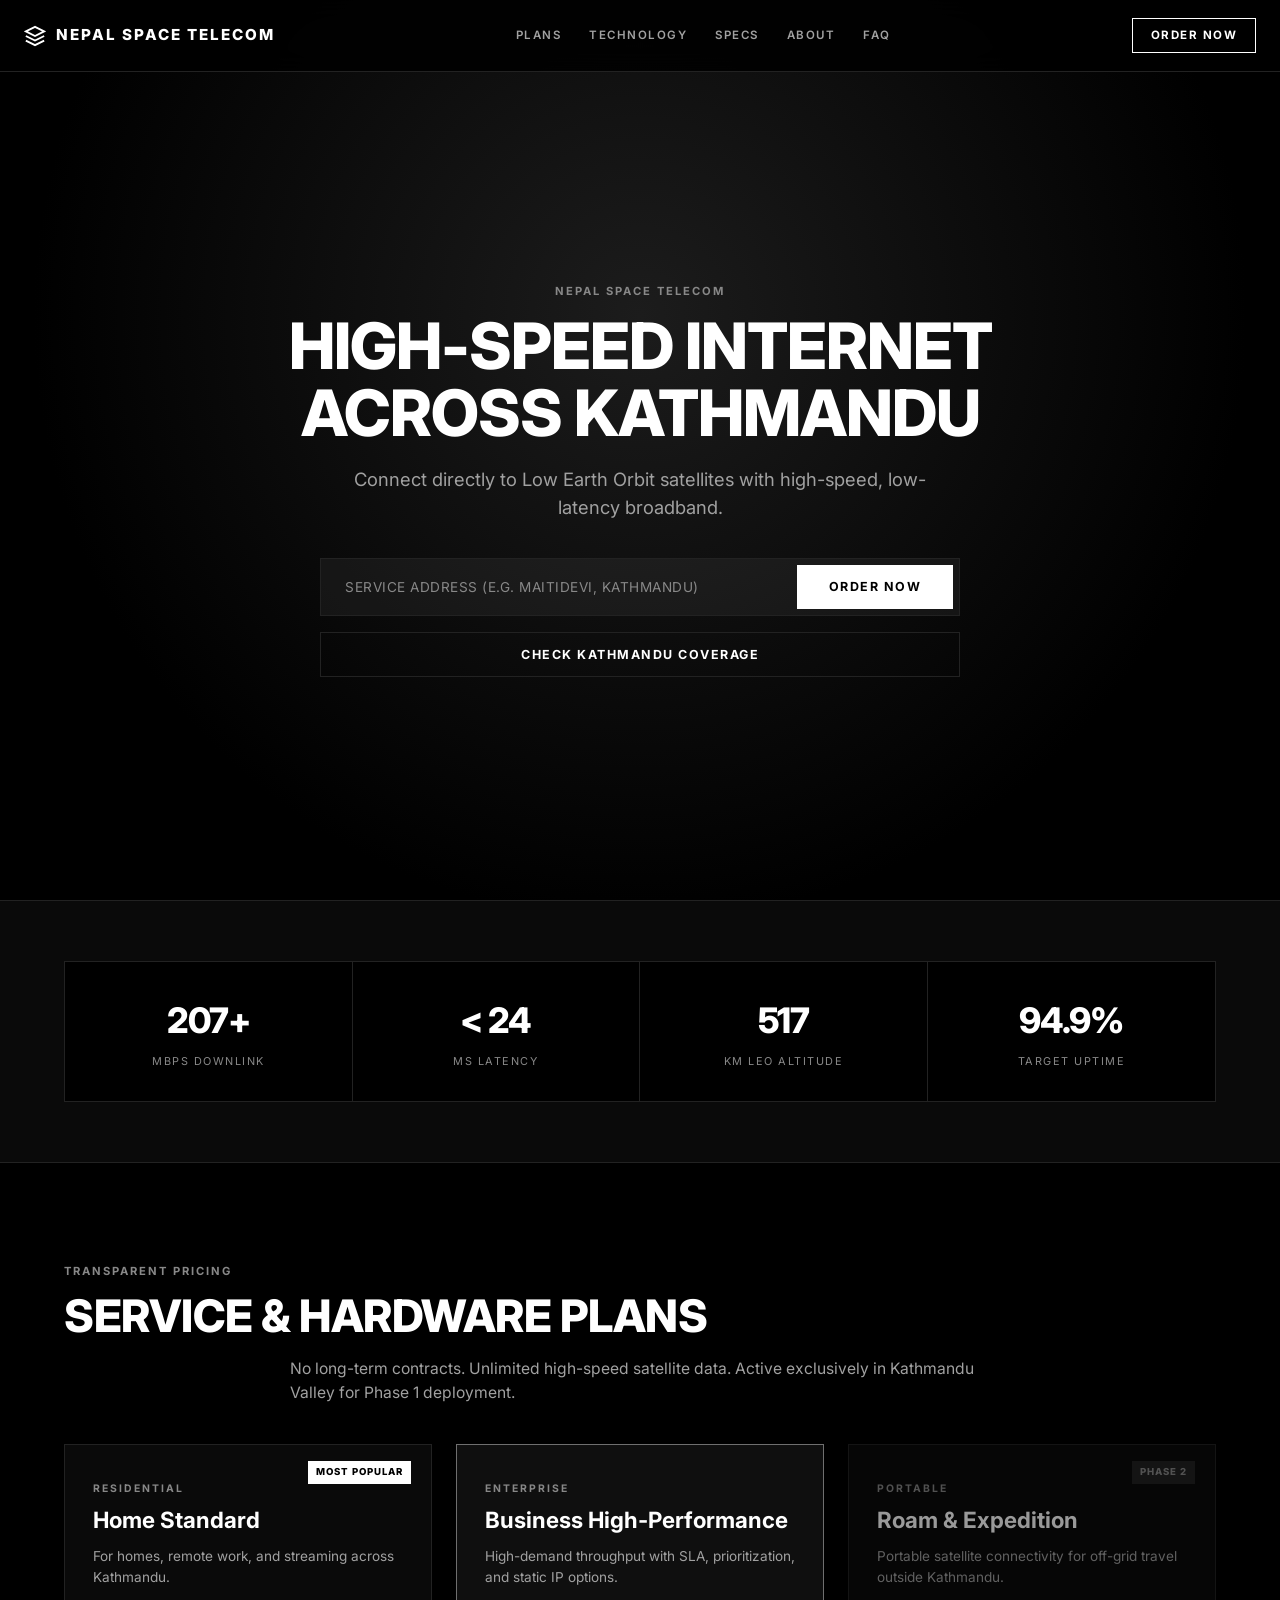
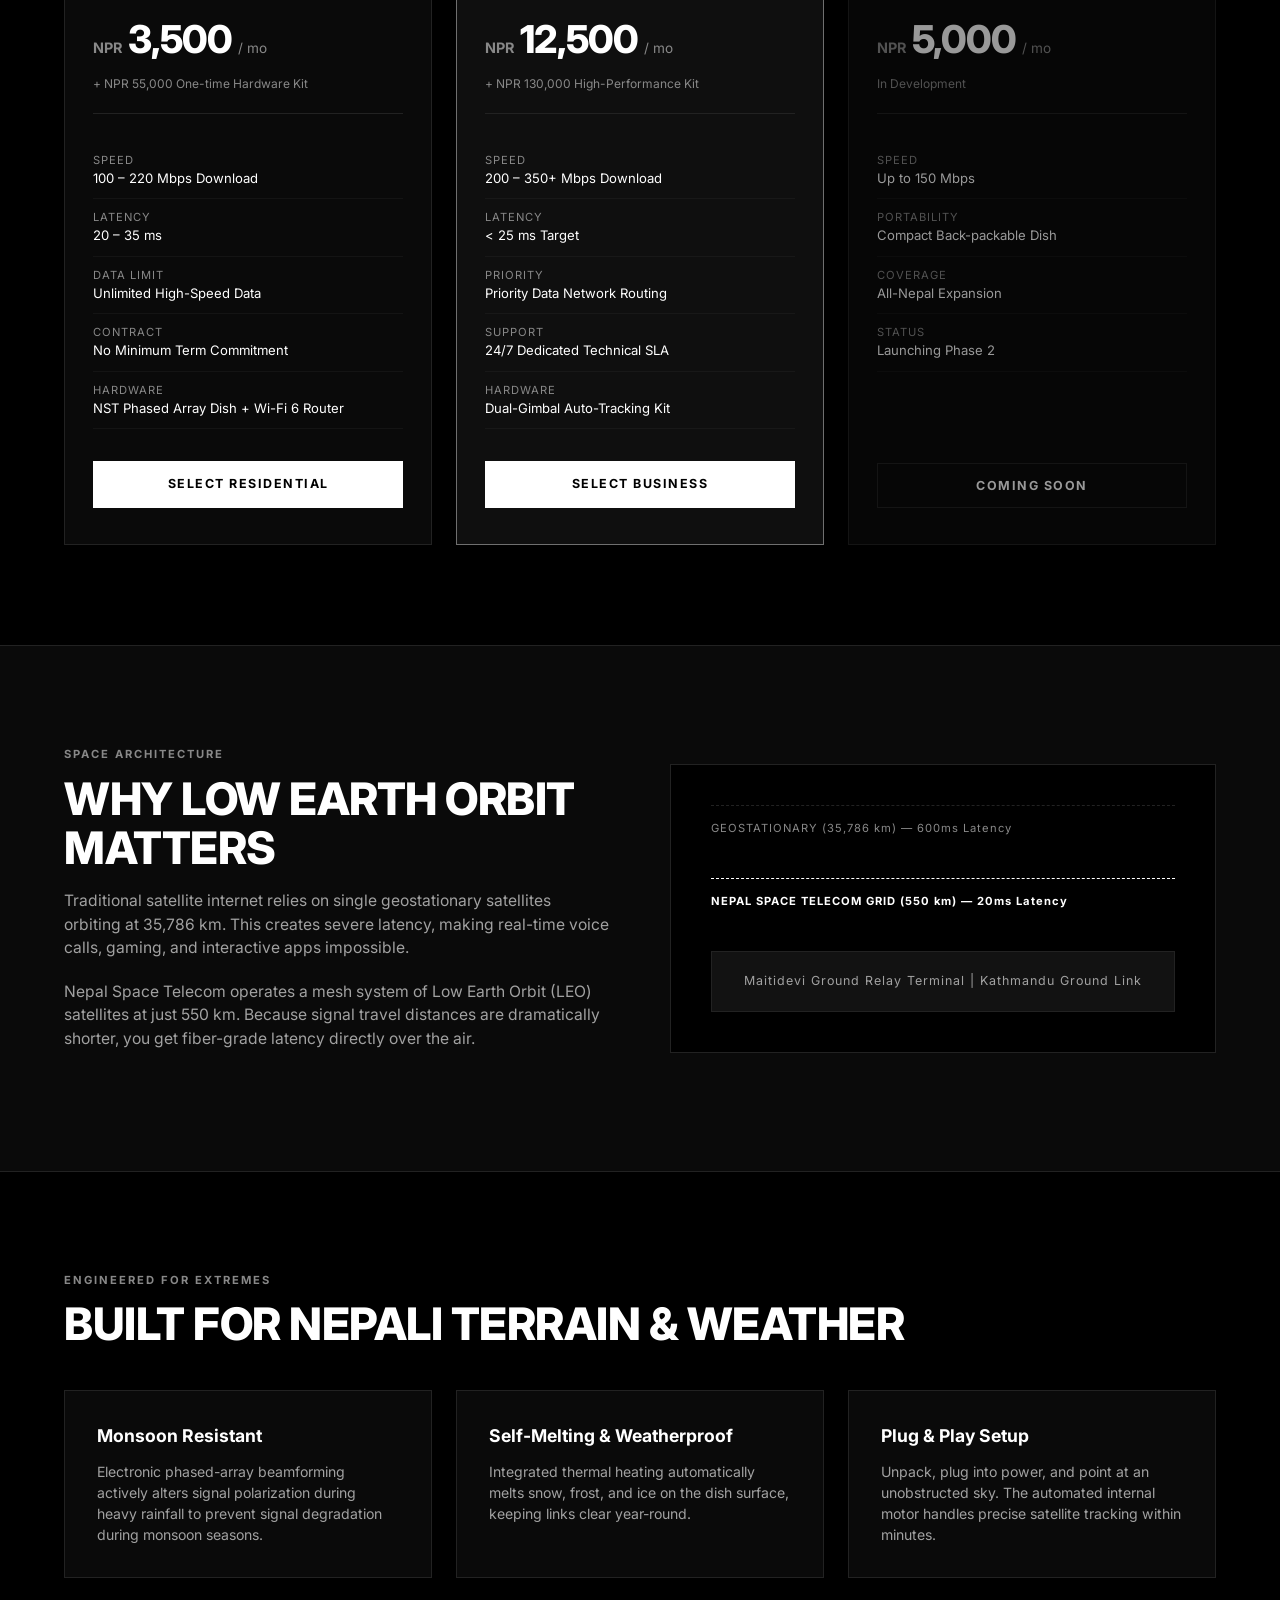
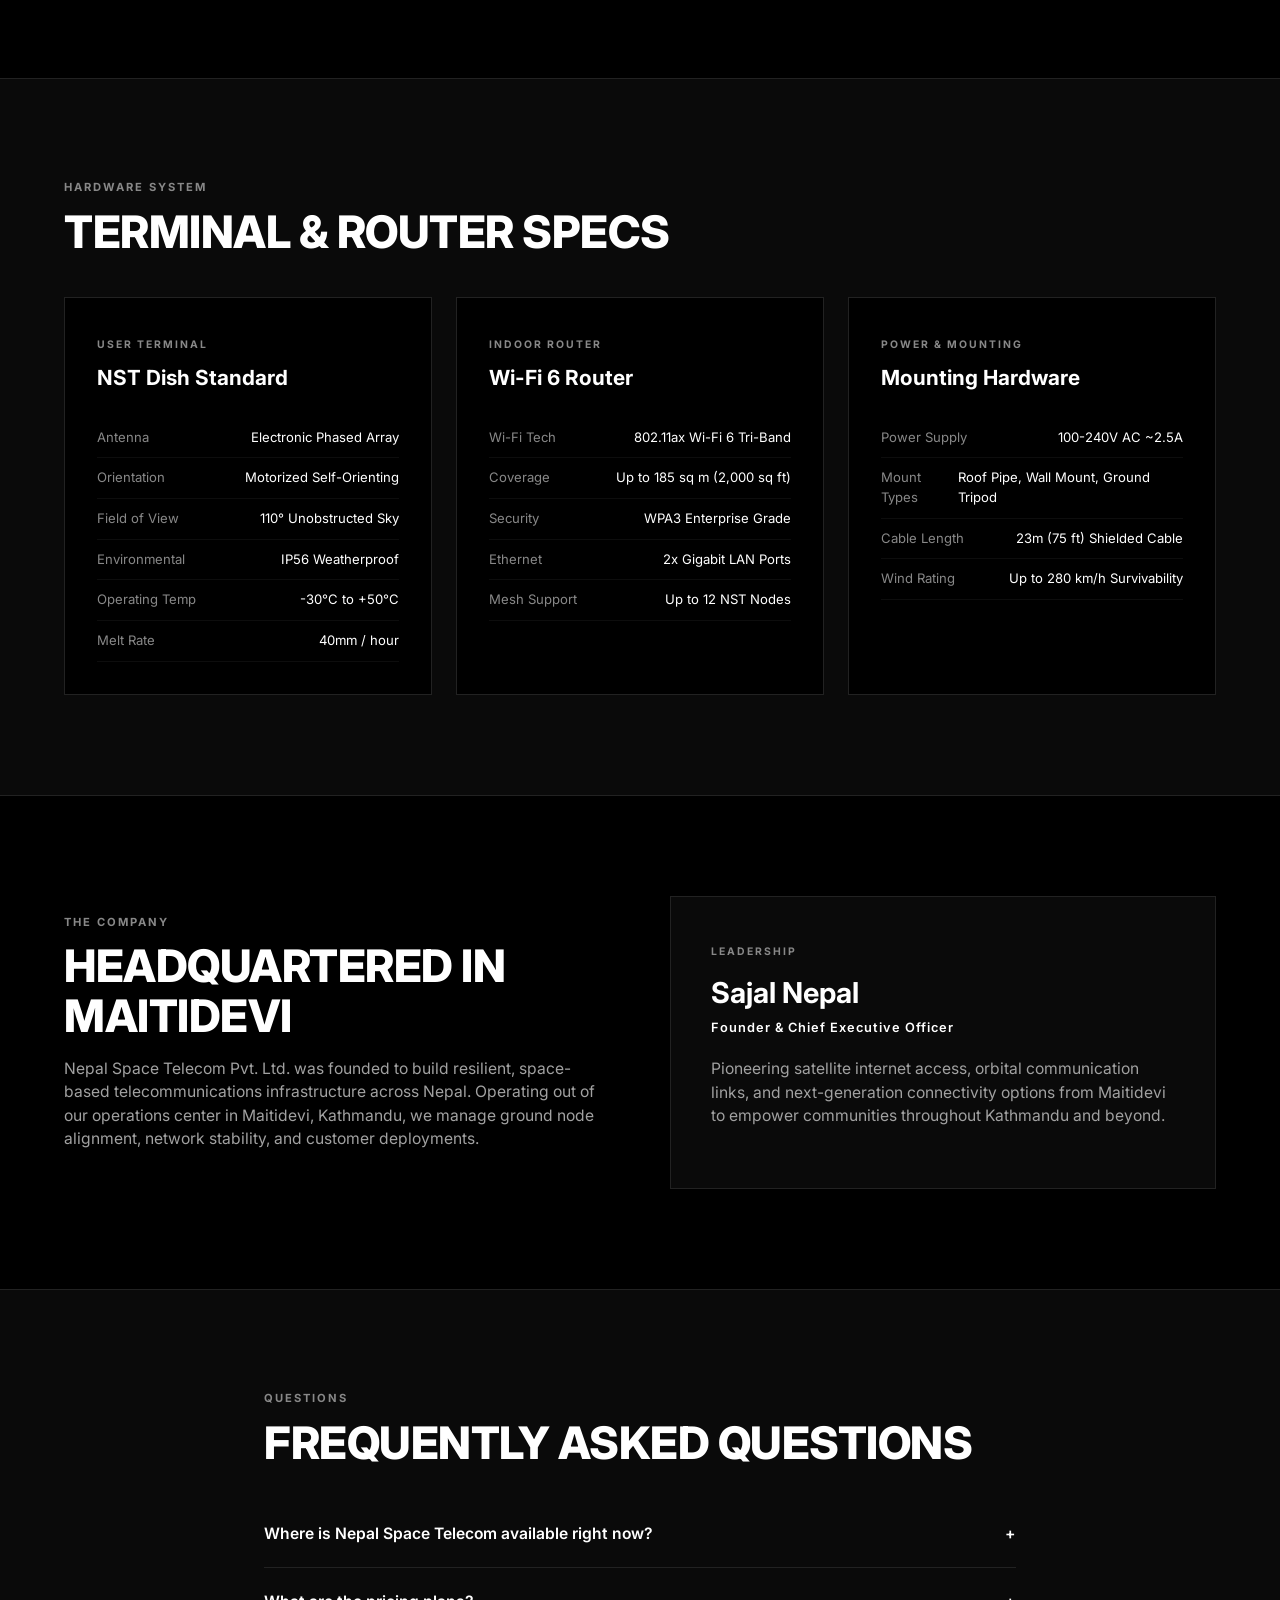
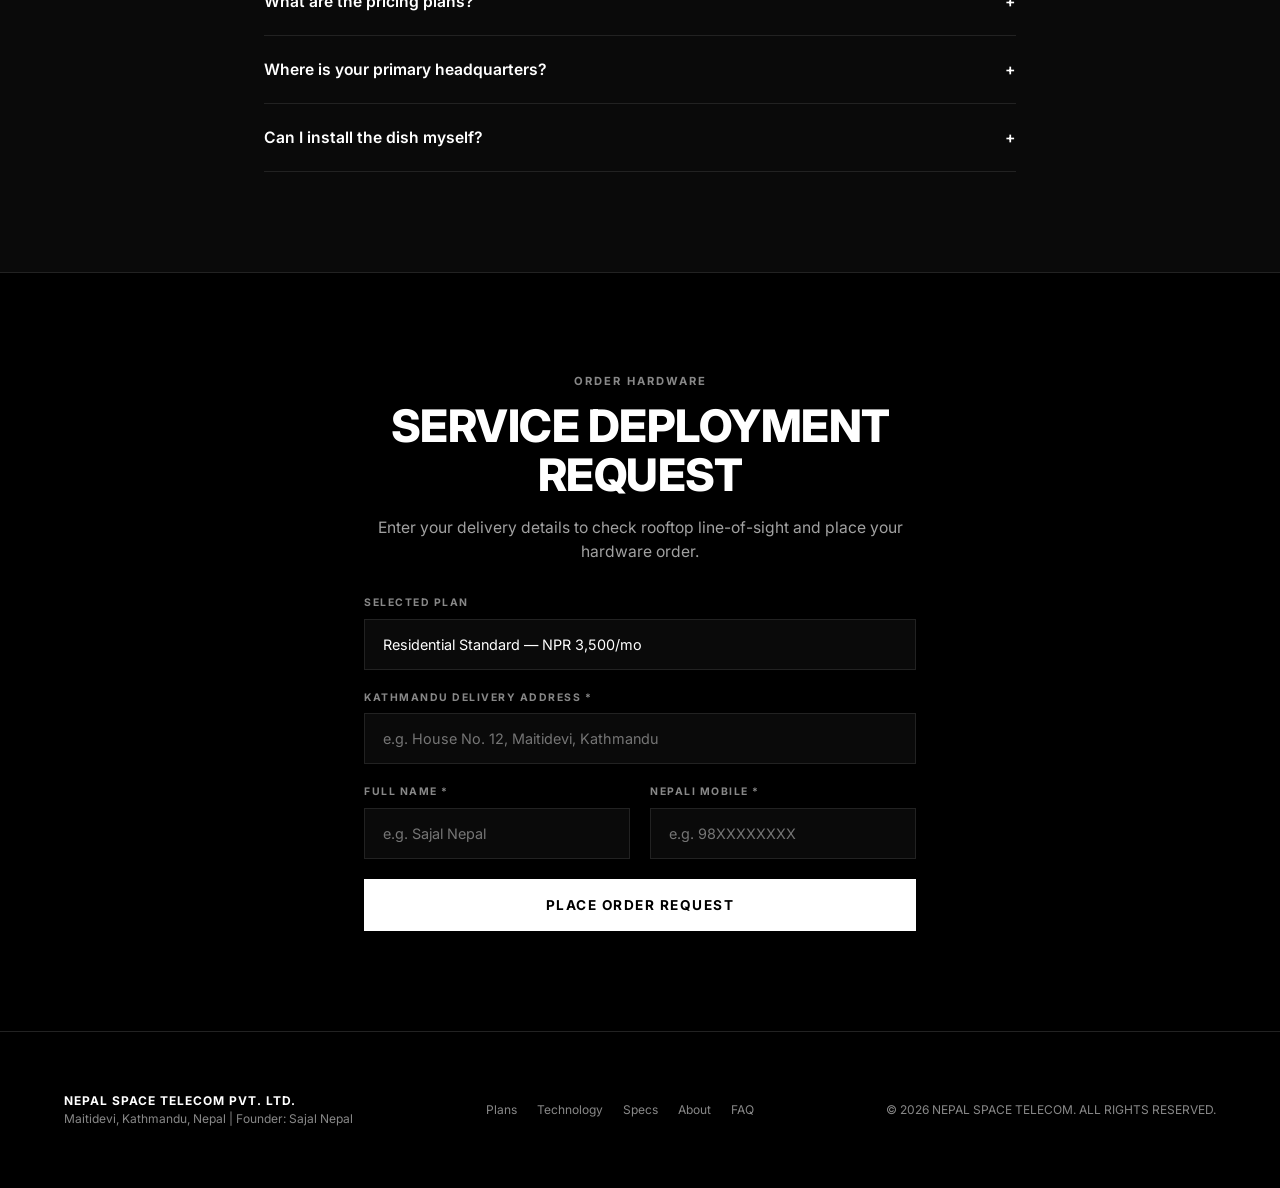
==== index.html @ ea535c5d "Built full ISP website with HTML,CSS,JS" ====
<!DOCTYPE html>
<html lang="en">
<head>
    <meta charset="UTF-8">
    <meta name="viewport" content="width=device-width, initial-scale=1.0">
    <title>Nepal Space Telecom | High-Speed LEO Broadband</title>
    <link rel="preconnect" href="https://fonts.googleapis.com">
    <link rel="preconnect" href="https://fonts.gstatic.com" crossorigin>
    <link href="https://fonts.googleapis.com/css2?family=Inter:wght@300;400;500;600;700;800&display=swap" rel="stylesheet">
    <link rel="stylesheet" href="style.css">
</head>
<body>

    <!-- Minimalist Nav Bar -->
    <nav class="nav" id="mainNav">
        <div class="nav-inner">
            <a href="#" class="logo">
                <svg width="22" height="22" viewBox="0 0 24 24" fill="none" stroke="currentColor" stroke-width="2">
                    <path d="M12 2L2 7l10 5 10-5-10-5zM2 17l10 5 10-5M2 12l10 5 10-5"/>
                </svg>
                <span>NEPAL SPACE TELECOM</span>
            </a>
            <div class="nav-links">
                <a href="#plans">PLANS</a>
                <a href="#technology">TECHNOLOGY</a>
                <a href="#specs">SPECS</a>
                <a href="#about">ABOUT</a>
                <a href="#faq">FAQ</a>
            </div>
            <a href="#order" class="nav-cta">ORDER NOW</a>
        </div>
    </nav>

    <!-- Fullscreen Starlink Hero -->
    <section class="hero">
        <div class="hero-content">
            <span class="sub-heading">NEPAL SPACE TELECOM</span>
            <h1>HIGH-SPEED INTERNET<br>ACROSS KATHMANDU</h1>
            <p>Connect directly to Low Earth Orbit satellites with high-speed, low-latency broadband.</p>
        </div>

        <!-- Ultra-Minimal Starlink Search/Order Input Bar -->
        <div class="hero-search-box">
            <form id="heroOrderForm" class="hero-form">
                <input type="text" id="heroAddress" placeholder="SERVICE ADDRESS (E.G. MAITIDEVI, KATHMANDU)" required>
                <button type="submit" class="btn btn-white">ORDER NOW</button>
            </form>
            <div class="hero-secondary-btn">
                <button type="button" class="btn btn-outline" id="openCoverageBtn">CHECK KATHMANDU COVERAGE</button>
            </div>
        </div>
    </section>

    <!-- Scroll-Triggered Animated Stats -->
    <section class="stats-section border-top">
        <div class="container">
            <div class="stat-bar" id="statBar">
                <div class="stat-item">
                    <span class="stat-value"><span class="counter" data-target="220">0</span>+</span>
                    <span class="stat-label">Mbps Downlink</span>
                </div>
                <div class="stat-item">
                    <span class="stat-value">&lt; <span class="counter" data-target="25">0</span></span>
                    <span class="stat-label">ms Latency</span>
                </div>
                <div class="stat-item">
                    <span class="stat-value"><span class="counter" data-target="550">0</span></span>
                    <span class="stat-label">km LEO Altitude</span>
                </div>
                <div class="stat-item">
                    <span class="stat-value"><span class="counter" data-target="99">0</span>.9%</span>
                    <span class="stat-label">Target Uptime</span>
                </div>
            </div>
        </div>
    </section>

    <!-- Pricing & Service Plans Section -->
    <section id="plans" class="section border-top">
        <div class="container">
            <span class="sub-heading">TRANSPARENT PRICING</span>
            <h2>SERVICE & HARDWARE PLANS</h2>
            <p class="body-text max-w-700">No long-term contracts. Unlimited high-speed satellite data. Active exclusively in Kathmandu Valley for Phase 1 deployment.</p>

            <div class="plans-grid">
                <!-- Residential Plan -->
                <div class="plan-card">
                    <div class="plan-badge">MOST POPULAR</div>
                    <span class="plan-type">RESIDENTIAL</span>
                    <h3>Home Standard</h3>
                    <p class="plan-desc">For homes, remote work, and streaming across Kathmandu.</p>
                    
                    <div class="pricing-block">
                        <div class="price-main">
                            <span class="currency">NPR</span>
                            <span class="amount">3,500</span>
                            <span class="period">/ mo</span>
                        </div>
                        <div class="hardware-price">
                            + NPR 55,000 One-time Hardware Kit
                        </div>
                    </div>

                    <ul class="plan-features">
                        <li><span>Speed</span> 100 – 220 Mbps Download</li>
                        <li><span>Latency</span> 20 – 35 ms</li>
                        <li><span>Data Limit</span> Unlimited High-Speed Data</li>
                        <li><span>Contract</span> No Minimum Term Commitment</li>
                        <li><span>Hardware</span> NST Phased Array Dish + Wi-Fi 6 Router</li>
                    </ul>

                    <a href="#order" class="btn btn-white btn-full select-plan-btn" data-plan="Residential Standard">SELECT RESIDENTIAL</a>
                </div>

                <!-- Business Plan -->
                <div class="plan-card highlighted-card">
                    <span class="plan-type">ENTERPRISE</span>
                    <h3>Business High-Performance</h3>
                    <p class="plan-desc">High-demand throughput with SLA, prioritization, and static IP options.</p>

                    <div class="pricing-block">
                        <div class="price-main">
                            <span class="currency">NPR</span>
                            <span class="amount">12,500</span>
                            <span class="period">/ mo</span>
                        </div>
                        <div class="hardware-price">
                            + NPR 130,000 High-Performance Kit
                        </div>
                    </div>

                    <ul class="plan-features">
                        <li><span>Speed</span> 200 – 350+ Mbps Download</li>
                        <li><span>Latency</span> &lt; 25 ms Target</li>
                        <li><span>Priority</span> Priority Data Network Routing</li>
                        <li><span>Support</span> 24/7 Dedicated Technical SLA</li>
                        <li><span>Hardware</span> Dual-Gimbal Auto-Tracking Kit</li>
                    </ul>

                    <a href="#order" class="btn btn-white btn-full select-plan-btn" data-plan="Business High-Performance">SELECT BUSINESS</a>
                </div>

                <!-- Mobile / Roam (Coming Soon) -->
                <div class="plan-card disabled-card">
                    <div class="plan-badge coming-soon">PHASE 2</div>
                    <span class="plan-type">PORTABLE</span>
                    <h3>Roam & Expedition</h3>
                    <p class="plan-desc">Portable satellite connectivity for off-grid travel outside Kathmandu.</p>

                    <div class="pricing-block">
                        <div class="price-main">
                            <span class="currency">NPR</span>
                            <span class="amount">5,000</span>
                            <span class="period">/ mo</span>
                        </div>
                        <div class="hardware-price">
                            In Development
                        </div>
                    </div>

                    <ul class="plan-features">
                        <li><span>Speed</span> Up to 150 Mbps</li>
                        <li><span>Portability</span> Compact Back-packable Dish</li>
                        <li><span>Coverage</span> All-Nepal Expansion</li>
                        <li><span>Status</span> Launching Phase 2</li>
                    </ul>

                    <button type="button" class="btn btn-outline btn-full" disabled>COMING SOON</button>
                </div>
            </div>
        </div>
    </section>

    <!-- Deep Dive Technology Overview -->
    <section id="technology" class="section border-top bg-darker">
        <div class="container">
            <div class="grid-2">
                <div>
                    <span class="sub-heading">SPACE ARCHITECTURE</span>
                    <h2>WHY LOW EARTH ORBIT MATTERS</h2>
                    <p class="body-text">Traditional satellite internet relies on single geostationary satellites orbiting at 35,786 km. This creates severe latency, making real-time voice calls, gaming, and interactive apps impossible.</p>
                    <p class="body-text">Nepal Space Telecom operates a mesh system of Low Earth Orbit (LEO) satellites at just 550 km. Because signal travel distances are dramatically shorter, you get fiber-grade latency directly over the air.</p>
                </div>
                <div class="tech-graphic-box">
                    <div class="orbit-diagram">
                        <div class="orbit-line geo"><span class="orbit-tag">GEOSTATIONARY (35,786 km) — 600ms Latency</span></div>
                        <div class="orbit-line leo"><span class="orbit-tag active">NEPAL SPACE TELECOM GRID (550 km) — 20ms Latency</span></div>
                        <div class="earth-surface">
                            <span>Maitidevi Ground Relay Terminal | Kathmandu Ground Link</span>
                        </div>
                    </div>
                </div>
            </div>
        </div>
    </section>

    <!-- Feature Block Grid -->
    <section class="section border-top">
        <div class="container">
            <span class="sub-heading">ENGINEERED FOR EXTREMES</span>
            <h2>BUILT FOR NEPALI TERRAIN & WEATHER</h2>
            <div class="feature-grid">
                <div class="feature-card">
                    <h3>Monsoon Resistant</h3>
                    <p>Electronic phased-array beamforming actively alters signal polarization during heavy rainfall to prevent signal degradation during monsoon seasons.</p>
                </div>
                <div class="feature-card">
                    <h3>Self-Melting & Weatherproof</h3>
                    <p>Integrated thermal heating automatically melts snow, frost, and ice on the dish surface, keeping links clear year-round.</p>
                </div>
                <div class="feature-card">
                    <h3>Plug & Play Setup</h3>
                    <p>Unpack, plug into power, and point at an unobstructed sky. The automated internal motor handles precise satellite tracking within minutes.</p>
                </div>
            </div>
        </div>
    </section>

    <!-- Hardware Specifications Grid -->
    <section id="specs" class="section border-top bg-darker">
        <div class="container">
            <span class="sub-heading">HARDWARE SYSTEM</span>
            <h2>TERMINAL & ROUTER SPECS</h2>
            <div class="specs-grid">
                <div class="spec-card">
                    <span class="spec-category">USER TERMINAL</span>
                    <h3>NST Dish Standard</h3>
                    <ul class="spec-list">
                        <li><span>Antenna</span> Electronic Phased Array</li>
                        <li><span>Orientation</span> Motorized Self-Orienting</li>
                        <li><span>Field of View</span> 110° Unobstructed Sky</li>
                        <li><span>Environmental</span> IP56 Weatherproof</li>
                        <li><span>Operating Temp</span> -30°C to +50°C</li>
                        <li><span>Melt Rate</span> 40mm / hour</li>
                    </ul>
                </div>
                <div class="spec-card">
                    <span class="spec-category">INDOOR ROUTER</span>
                    <h3>Wi-Fi 6 Router</h3>
                    <ul class="spec-list">
                        <li><span>Wi-Fi Tech</span> 802.11ax Wi-Fi 6 Tri-Band</li>
                        <li><span>Coverage</span> Up to 185 sq m (2,000 sq ft)</li>
                        <li><span>Security</span> WPA3 Enterprise Grade</li>
                        <li><span>Ethernet</span> 2x Gigabit LAN Ports</li>
                        <li><span>Mesh Support</span> Up to 12 NST Nodes</li>
                    </ul>
                </div>
                <div class="spec-card">
                    <span class="spec-category">POWER & MOUNTING</span>
                    <h3>Mounting Hardware</h3>
                    <ul class="spec-list">
                        <li><span>Power Supply</span> 100-240V AC ~2.5A</li>
                        <li><span>Mount Types</span> Roof Pipe, Wall Mount, Ground Tripod</li>
                        <li><span>Cable Length</span> 23m (75 ft) Shielded Cable</li>
                        <li><span>Wind Rating</span> Up to 280 km/h Survivability</li>
                    </ul>
                </div>
            </div>
        </div>
    </section>

    <!-- Founder & Company Information -->
    <section id="about" class="section border-top">
        <div class="container">
            <div class="grid-2">
                <div>
                    <span class="sub-heading">THE COMPANY</span>
                    <h2>HEADQUARTERED IN MAITIDEVI</h2>
                    <p class="body-text">Nepal Space Telecom Pvt. Ltd. was founded to build resilient, space-based telecommunications infrastructure across Nepal. Operating out of our operations center in Maitidevi, Kathmandu, we manage ground node alignment, network stability, and customer deployments.</p>
                </div>
                <div class="founder-card">
                    <span class="spec-category">LEADERSHIP</span>
                    <h3>Sajal Nepal</h3>
                    <p class="founder-title">Founder & Chief Executive Officer</p>
                    <p class="body-text">Pioneering satellite internet access, orbital communication links, and next-generation connectivity options from Maitidevi to empower communities throughout Kathmandu and beyond.</p>
                </div>
            </div>
        </div>
    </section>

    <!-- FAQ Section -->
    <section id="faq" class="section border-top bg-darker">
        <div class="container max-w-800">
            <span class="sub-heading">QUESTIONS</span>
            <h2>FREQUENTLY ASKED QUESTIONS</h2>
            <div class="faq-list">
                <div class="faq-item">
                    <button class="faq-question" type="button">Where is Nepal Space Telecom available right now? <span class="icon">+</span></button>
                    <div class="faq-answer">
                        <p>Phase 1 deployment is active exclusively within Kathmandu Valley (including Maitidevi, Baneshwor, Thamel, Patan, and Bhaktapur). Nationwide expansion begins in Phase 2.</p>
                    </div>
                </div>
                <div class="faq-item">
                    <button class="faq-question" type="button">What are the pricing plans? <span class="icon">+</span></button>
                    <div class="faq-answer">
                        <p>The Residential Plan is NPR 3,500/month with a one-time NPR 55,000 Hardware Kit. The Business Plan is NPR 12,500/month with a NPR 130,000 High-Performance Hardware Kit.</p>
                    </div>
                </div>
                <div class="faq-item">
                    <button class="faq-question" type="button">Where is your primary headquarters? <span class="icon">+</span></button>
                    <div class="faq-answer">
                        <p>Our company headquarters and primary deployment hub are located in Maitidevi, Kathmandu, led by Founder Sajal Nepal.</p>
                    </div>
                </div>
                <div class="faq-item">
                    <button class="faq-question" type="button">Can I install the dish myself? <span class="icon">+</span></button>
                    <div class="faq-answer">
                        <p>Yes! Every kit comes with everything required to install on your roof or open area. Our Maitidevi engineering team also offers optional setup support across Kathmandu.</p>
                    </div>
                </div>
            </div>
        </div>
    </section>

    <!-- Ultra-Minimal Starlink Checkout Form Section -->
    <section id="order" class="section border-top">
        <div class="container max-w-600">
            <div class="form-header text-center">
                <span class="sub-heading">ORDER HARDWARE</span>
                <h2>SERVICE DEPLOYMENT REQUEST</h2>
                <p class="body-text">Enter your delivery details to check rooftop line-of-sight and place your hardware order.</p>
            </div>

            <div id="successBanner" class="success-banner">
                ✔ Order received! Our Maitidevi logistics team will contact you within 24 hours.
            </div>

            <!-- Ultra Minimal Form -->
            <form id="orderForm" class="starlink-minimal-form" novalidate>
                <div class="field-group">
                    <label for="selectedPlanInput">SELECTED PLAN</label>
                    <select id="selectedPlanInput" class="minimal-input">
                        <option value="Residential Standard">Residential Standard — NPR 3,500/mo</option>
                        <option value="Business High-Performance">Business High-Performance — NPR 12,500/mo</option>
                    </select>
                </div>

                <div class="field-group">
                    <label for="fullAddress">KATHMANDU DELIVERY ADDRESS *</label>
                    <input type="text" id="fullAddress" class="minimal-input" placeholder="e.g. House No. 12, Maitidevi, Kathmandu" required>
                    <span class="field-error" id="errAddress">Please enter your Kathmandu address.</span>
                </div>

                <div class="field-row">
                    <div class="field-group">
                        <label for="custName">FULL NAME *</label>
                        <input type="text" id="custName" class="minimal-input" placeholder="e.g. Sajal Nepal" required>
                        <span class="field-error" id="errName">Please enter your full name.</span>
                    </div>

                    <div class="field-group">
                        <label for="custPhone">NEPALI MOBILE *</label>
                        <input type="tel" id="custPhone" class="minimal-input" placeholder="e.g. 98XXXXXXXX" required>
                        <span class="field-error" id="errPhone">Enter a valid 10-digit phone number.</span>
                    </div>
                </div>

                <button type="submit" class="btn btn-white btn-full btn-large">PLACE ORDER REQUEST</button>
            </form>
        </div>
    </section>

    <!-- Footer -->
    <footer class="footer border-top">
        <div class="container footer-inner">
            <div class="footer-brand">
                <strong>NEPAL SPACE TELECOM PVT. LTD.</strong>
                <p>Maitidevi, Kathmandu, Nepal | Founder: Sajal Nepal</p>
            </div>
            <div class="footer-links">
                <a href="#plans">Plans</a>
                <a href="#technology">Technology</a>
                <a href="#specs">Specs</a>
                <a href="#about">About</a>
                <a href="#faq">FAQ</a>
            </div>
            <div class="footer-copy">
                &copy; 2026 NEPAL SPACE TELECOM. ALL RIGHTS RESERVED.
            </div>
        </div>
    </footer>

    <!-- Kathmandu Radar Modal -->
    <div class="modal-overlay" id="coverageModal">
        <div class="modal-box">
            <button class="modal-close" id="closeModalBtn" type="button">&times;</button>
            <span class="sub-heading">COVERAGE STATUS</span>
            <h3>NETWORK AVAILABILITY</h3>
            
            <div class="coverage-radar-container">
                <div class="radar-circle circle-1"></div>
                <div class="radar-circle circle-2"></div>
                <div class="radar-sweep"></div>
                <div class="radar-pin"></div>
            </div>

            <div class="coverage-badge-box">
                <span class="status-indicator active"></span>
                <span class="status-text">CURRENTLY AVAILABLE ONLY IN KATHMANDU</span>
            </div>

            <p class="body-text modal-desc">
                Active service is exclusively online for <strong>Kathmandu Valley</strong>. Outer district satellite relays are currently undergoing testing for Phase 2 rollout.
            </p>

            <a href="#order" class="btn btn-white btn-full" id="modalQuoteBtn">ORDER FOR KATHMANDU</a>
        </div>
    </div>

    <script src="script.js"></script>
</body>
</html>
---- style.css ----
:root {
    --black: #000000;
    --dark-1: #0a0a0a;
    --dark-2: #121212;
    --border-color: #222222;
    --text-main: #ffffff;
    --text-muted: #888888;
    --text-dim: #a1a1a1;
    --error: #ff4d4d;
    --success: #00e676;
    --font-family: 'Inter', -apple-system, BlinkMacSystemFont, sans-serif;
}

* {
    box-sizing: border-box;
    margin: 0;
    padding: 0;
    font-family: var(--font-family);
    scroll-behavior: smooth;
}

body {
    background-color: var(--black);
    color: var(--text-main);
    line-height: 1.5;
    -webkit-font-smoothing: antialiased;
}

.container {
    max-width: 1200px;
    margin: 0 auto;
    padding: 0 24px;
}
.max-w-800 { max-width: 800px; margin: 0 auto; }
.max-w-700 { max-width: 700px; margin: 0 auto; }
.max-w-600 { max-width: 600px; margin: 0 auto; }
.text-center { text-align: center; }

/* Navigation */
.nav {
    position: fixed;
    top: 0;
    width: 100%;
    z-index: 1000;
    background: rgba(0, 0, 0, 0.88);
    backdrop-filter: blur(12px);
    border-bottom: 1px solid var(--border-color);
}
.nav-inner {
    max-width: 1280px;
    margin: 0 auto;
    display: flex;
    justify-content: space-between;
    align-items: center;
    padding: 18px 24px;
}
.logo {
    display: flex;
    align-items: center;
    gap: 10px;
    color: var(--text-main);
    text-decoration: none;
    font-weight: 800;
    font-size: 0.95rem;
    letter-spacing: 2px;
}
.nav-links { display: flex; gap: 28px; }
.nav-links a {
    color: var(--text-dim);
    text-decoration: none;
    font-size: 0.72rem;
    letter-spacing: 1.5px;
    font-weight: 600;
    transition: color 0.2s;
}
.nav-links a:hover { color: var(--text-main); }
.nav-cta {
    background: transparent;
    color: var(--text-main);
    border: 1px solid var(--text-main);
    padding: 8px 18px;
    font-size: 0.72rem;
    letter-spacing: 1.5px;
    font-weight: 700;
    text-decoration: none;
    transition: all 0.2s;
}
.nav-cta:hover { background: var(--text-main); color: var(--black); }

/* Typography */
.sub-heading {
    display: block;
    font-size: 0.7rem;
    letter-spacing: 2px;
    color: var(--text-muted);
    font-weight: 700;
    margin-bottom: 12px;
    text-transform: uppercase;
}
h1 {
    font-size: clamp(2.4rem, 6vw, 4rem);
    font-weight: 800;
    line-height: 1.05;
    letter-spacing: -1px;
    margin-bottom: 20px;
}
h2 {
    font-size: clamp(1.8rem, 4vw, 2.8rem);
    font-weight: 800;
    letter-spacing: -0.5px;
    margin-bottom: 16px;
    line-height: 1.1;
}
.body-text { color: var(--text-dim); font-size: 0.98rem; margin-bottom: 20px; }

/* Hero Screen */
.hero {
    min-height: 100vh;
    padding: 140px 24px 80px;
    display: flex;
    flex-direction: column;
    justify-content: center;
    align-items: center;
    text-align: center;
    background: radial-gradient(circle at 50% 35%, #1c1c1c 0%, #000000 70%);
}
.hero-content {
    max-width: 800px;
    margin-bottom: 36px;
}
.hero p {
    color: var(--text-dim);
    font-size: 1.15rem;
    max-width: 600px;
    margin: 0 auto;
}

/* Minimal Hero Form */
.hero-search-box {
    width: 100%;
    max-width: 640px;
    display: flex;
    flex-direction: column;
    gap: 16px;
}
.hero-form {
    display: flex;
    gap: 10px;
    background: rgba(255, 255, 255, 0.05);
    border: 1px solid var(--border-color);
    padding: 6px;
}
.hero-form input {
    flex: 1;
    background: transparent;
    border: none;
    padding: 14px 18px;
    color: var(--text-main);
    font-size: 0.85rem;
    outline: none;
    letter-spacing: 0.5px;
}
.hero-form input::placeholder { color: var(--text-muted); }

/* Buttons */
.btn {
    display: inline-flex;
    align-items: center;
    justify-content: center;
    padding: 14px 32px;
    font-size: 0.78rem;
    font-weight: 700;
    letter-spacing: 1.5px;
    text-decoration: none;
    cursor: pointer;
    transition: all 0.2s;
    border: none;
    white-space: nowrap;
}
.btn-white { background: var(--text-main); color: var(--black); }
.btn-white:hover { background: #e0e0e0; }
.btn-outline { background: transparent; color: var(--text-main); border: 1px solid var(--border-color); width: 100%; }
.btn-outline:hover { border-color: var(--text-main); }
.btn-full { width: 100%; text-align: center; }
.btn-large { padding: 18px 32px; font-size: 0.85rem; }

/* Stats Bar */
.stats-section { padding: 60px 0; background: var(--dark-1); }
.stat-bar {
    display: grid;
    grid-template-columns: repeat(4, 1fr);
    border: 1px solid var(--border-color);
    background: var(--black);
}
.stat-item {
    padding: 32px 20px;
    text-align: center;
    border-right: 1px solid var(--border-color);
}
.stat-item:last-child { border-right: none; }
.stat-value {
    display: block;
    font-size: 2.2rem;
    font-weight: 800;
    letter-spacing: -1px;
}
.stat-label {
    font-size: 0.68rem;
    letter-spacing: 1.5px;
    color: var(--text-muted);
    text-transform: uppercase;
    margin-top: 6px;
    display: block;
}

/* Sections & Grids */
.section { padding: 100px 0; }
.border-top { border-top: 1px solid var(--border-color); }
.bg-darker { background-color: var(--dark-1); }

/* Pricing Plans Grid */
.plans-grid {
    display: grid;
    grid-template-columns: repeat(3, 1fr);
    gap: 24px;
    margin-top: 40px;
}
.plan-card {
    background: var(--dark-1);
    border: 1px solid var(--border-color);
    padding: 36px 28px;
    display: flex;
    flex-direction: column;
    position: relative;
}
.highlighted-card {
    border-color: rgba(255, 255, 255, 0.4);
    background: #0f0f0f;
}
.disabled-card { opacity: 0.6; }
.plan-badge {
    position: absolute;
    top: 16px;
    right: 20px;
    font-size: 0.6rem;
    letter-spacing: 1px;
    font-weight: 800;
    background: var(--text-main);
    color: var(--black);
    padding: 4px 8px;
}
.plan-badge.coming-soon { background: var(--border-color); color: var(--text-muted); }
.plan-type {
    font-size: 0.65rem;
    letter-spacing: 2px;
    color: var(--text-muted);
    font-weight: 700;
}
.plan-card h3 { font-size: 1.4rem; margin: 6px 0 10px; }
.plan-desc { font-size: 0.85rem; color: var(--text-dim); min-height: 40px; margin-bottom: 24px; }

.pricing-block {
    margin-bottom: 28px;
    padding-bottom: 20px;
    border-bottom: 1px solid var(--border-color);
}
.price-main { display: flex; align-items: baseline; gap: 6px; }
.currency { font-size: 0.9rem; font-weight: 700; color: var(--text-muted); }
.amount { font-size: 2.4rem; font-weight: 800; letter-spacing: -1px; }
.period { font-size: 0.85rem; color: var(--text-muted); }
.hardware-price { font-size: 0.75rem; color: var(--text-muted); margin-top: 6px; }

.plan-features { list-style: none; margin-bottom: 32px; flex: 1; }
.plan-features li {
    font-size: 0.82rem;
    padding: 10px 0;
    border-bottom: 1px solid rgba(255, 255, 255, 0.04);
}
.plan-features li span { color: var(--text-muted); display: block; font-size: 0.7rem; text-transform: uppercase; letter-spacing: 1px; }

/* Grid 2 Column */
.grid-2 {
    display: grid;
    grid-template-columns: 1fr 1fr;
    gap: 60px;
    align-items: center;
}

/* Feature Cards Grid */
.feature-grid {
    display: grid;
    grid-template-columns: repeat(3, 1fr);
    gap: 24px;
    margin-top: 40px;
}
.feature-card {
    background: var(--dark-1);
    border: 1px solid var(--border-color);
    padding: 32px;
}
.feature-card h3 { font-size: 1.1rem; margin-bottom: 12px; }
.feature-card p { font-size: 0.88rem; color: var(--text-dim); }

/* Specs Grid */
.specs-grid {
    display: grid;
    grid-template-columns: repeat(3, 1fr);
    gap: 24px;
    margin-top: 40px;
}
.spec-card {
    background: var(--black);
    border: 1px solid var(--border-color);
    padding: 32px;
}
.spec-category {
    font-size: 0.65rem;
    letter-spacing: 2px;
    color: var(--text-muted);
    font-weight: 700;
}
.spec-card h3 { font-size: 1.3rem; margin: 8px 0 24px; }
.spec-list { list-style: none; }
.spec-list li {
    font-size: 0.82rem;
    padding: 10px 0;
    border-bottom: 1px solid rgba(255, 255, 255, 0.05);
    display: flex;
    justify-content: space-between;
}
.spec-list li span { color: var(--text-muted); }

/* Tech Diagram Box */
.tech-graphic-box {
    background: var(--black);
    border: 1px solid var(--border-color);
    padding: 40px;
}
.orbit-diagram { display: flex; flex-direction: column; gap: 40px; }
.orbit-line { border-top: 1px dashed var(--border-color); padding-top: 8px; }
.orbit-line.leo { border-top-color: var(--text-main); }
.orbit-tag { font-size: 0.7rem; letter-spacing: 1px; color: var(--text-muted); }
.orbit-tag.active { color: var(--text-main); font-weight: 700; }
.earth-surface {
    background: var(--dark-2);
    border: 1px solid var(--border-color);
    padding: 20px;
    text-align: center;
    font-size: 0.78rem;
    letter-spacing: 1px;
    color: var(--text-dim);
}

/* Founder Card */
.founder-card {
    background: var(--dark-1);
    border: 1px solid var(--border-color);
    padding: 40px;
}
.founder-card h3 { font-size: 1.8rem; margin: 10px 0 4px; }
.founder-title {
    font-size: 0.8rem;
    letter-spacing: 1px;
    color: var(--text-main);
    font-weight: 600;
    margin-bottom: 20px;
}

/* FAQ */
.faq-list { margin-top: 32px; }
.faq-item { border-bottom: 1px solid var(--border-color); }
.faq-question {
    width: 100%;
    background: none;
    border: none;
    padding: 24px 0;
    color: var(--text-main);
    font-size: 0.98rem;
    font-weight: 600;
    text-align: left;
    cursor: pointer;
    display: flex;
    justify-content: space-between;
}
.faq-answer {
    max-height: 0;
    overflow: hidden;
    transition: max-height 0.3s ease;
}
.faq-answer p { padding-bottom: 24px; color: var(--text-muted); font-size: 0.88rem; }

/* Starlink Ultra-Minimal Checkout Form */
.starlink-minimal-form {
    margin-top: 32px;
    display: flex;
    flex-direction: column;
    gap: 20px;
}
.field-row { display: grid; grid-template-columns: 1fr 1fr; gap: 20px; }
.field-group { display: flex; flex-direction: column; }
.field-group label {
    font-size: 0.65rem;
    letter-spacing: 1.5px;
    color: var(--text-muted);
    font-weight: 700;
    margin-bottom: 8px;
}
.minimal-input {
    background: var(--dark-1);
    border: 1px solid var(--border-color);
    padding: 16px 18px;
    color: var(--text-main);
    font-size: 0.9rem;
    outline: none;
    width: 100%;
}
.minimal-input:focus { border-color: var(--text-main); }
select.minimal-input { appearance: none; cursor: pointer; }
.field-error { color: var(--error); font-size: 0.72rem; margin-top: 4px; display: none; }
.success-banner {
    display: none;
    background: rgba(0, 230, 118, 0.1);
    border: 1px solid var(--success);
    color: var(--success);
    padding: 16px;
    font-size: 0.85rem;
    text-align: center;
    margin-bottom: 24px;
}

/* Footer */
.footer { padding: 60px 0; background: var(--black); }
.footer-inner {
    display: flex;
    justify-content: space-between;
    align-items: center;
    font-size: 0.75rem;
    color: var(--text-muted);
}
.footer-brand strong { color: var(--text-main); letter-spacing: 1px; }
.footer-links { display: flex; gap: 20px; }
.footer-links a { color: var(--text-muted); text-decoration: none; }
.footer-links a:hover { color: var(--text-main); }

/* Radar Coverage Modal */
.modal-overlay {
    position: fixed;
    top: 0;
    left: 0;
    width: 100vw;
    height: 100vh;
    background: rgba(0, 0, 0, 0.88);
    backdrop-filter: blur(12px);
    display: flex;
    justify-content: center;
    align-items: center;
    z-index: 2000;
    opacity: 0;
    visibility: hidden;
    transition: all 0.3s ease;
}
.modal-overlay.active { opacity: 1; visibility: visible; }
.modal-box {
    background: var(--dark-1);
    border: 1px solid var(--border-color);
    width: 90%;
    max-width: 480px;
    padding: 40px;
    position: relative;
    text-align: center;
}
.modal-close {
    position: absolute;
    top: 16px;
    right: 20px;
    background: none;
    border: none;
    color: var(--text-muted);
    font-size: 1.8rem;
    cursor: pointer;
}
.modal-close:hover { color: var(--text-main); }

.coverage-radar-container {
    width: 120px;
    height: 120px;
    margin: 24px auto;
    position: relative;
    border-radius: 50%;
    border: 1px solid var(--border-color);
    display: flex;
    justify-content: center;
    align-items: center;
    overflow: hidden;
}
.radar-circle {
    position: absolute;
    border-radius: 50%;
    border: 1px dashed rgba(255, 255, 255, 0.15);
}
.circle-1 { width: 40px; height: 40px; }
.circle-2 { width: 80px; height: 80px; }
.radar-pin {
    width: 10px;
    height: 10px;
    background: var(--success);
    border-radius: 50%;
    box-shadow: 0 0 12px var(--success);
    z-index: 2;
}
.radar-sweep {
    position: absolute;
    width: 100%;
    height: 100%;
    background: conic-gradient(from 0deg, rgba(0, 230, 118, 0.25), transparent 60deg);
    animation: spin 3s linear infinite;
    border-radius: 50%;
}

@keyframes spin { 100% { transform: rotate(360deg); } }

.coverage-badge-box {
    display: inline-flex;
    align-items: center;
    gap: 10px;
    background: rgba(0, 230, 118, 0.08);
    border: 1px solid rgba(0, 230, 118, 0.3);
    padding: 8px 16px;
    margin-bottom: 20px;
}
.status-indicator {
    width: 8px;
    height: 8px;
    background-color: var(--success);
    border-radius: 50%;
    box-shadow: 0 0 8px var(--success);
}
.status-text {
    font-size: 0.65rem;
    letter-spacing: 1.5px;
    font-weight: 700;
    color: var(--success);
}
.modal-desc { font-size: 0.9rem; margin-bottom: 28px; }

@media (max-width: 960px) {
    .plans-grid, .specs-grid, .feature-grid, .grid-2 { grid-template-columns: 1fr; }
    .stat-bar { grid-template-columns: 1fr 1fr; }
    .hero-form { flex-direction: column; background: none; border: none; padding: 0; }
    .hero-form input { background: var(--dark-1); border: 1px solid var(--border-color); }
    .nav-links { display: none; }
    .field-row { grid-template-columns: 1fr; }
    .footer-inner { flex-direction: column; gap: 20px; text-align: center; }
}
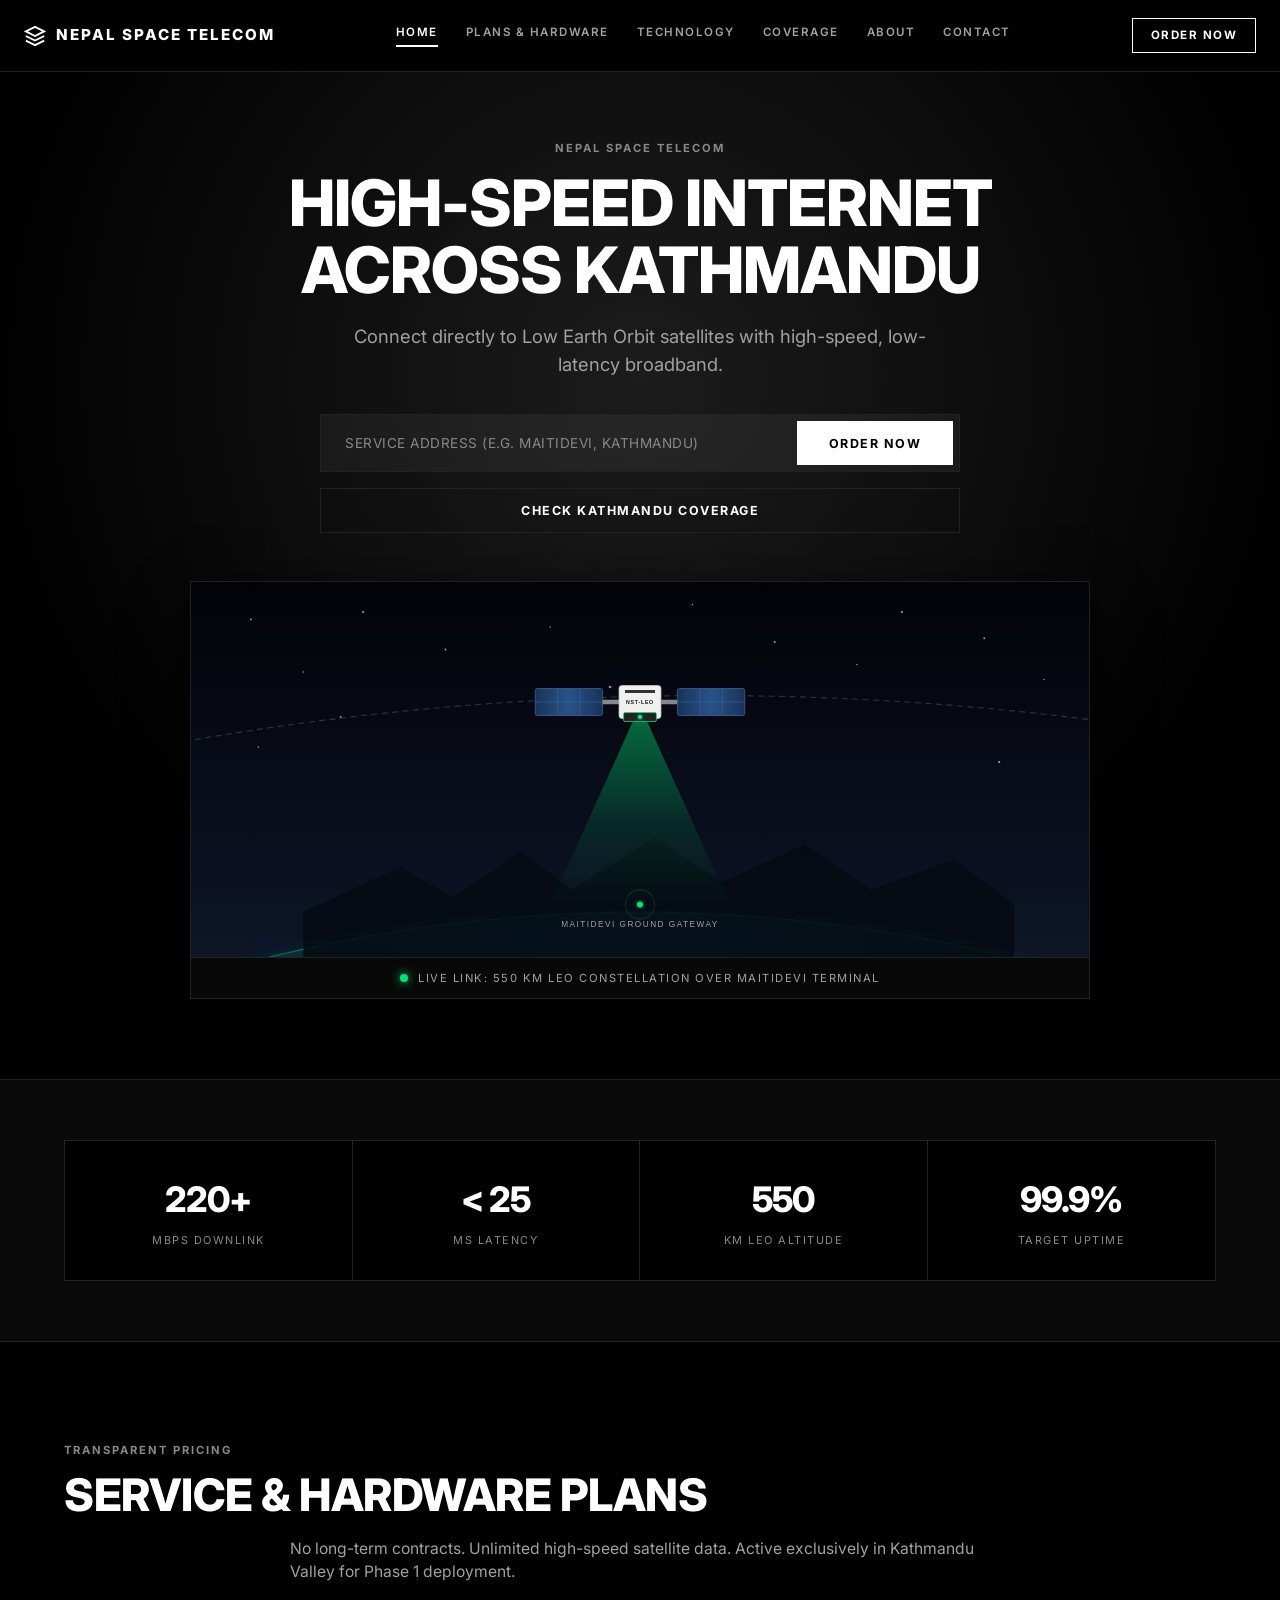
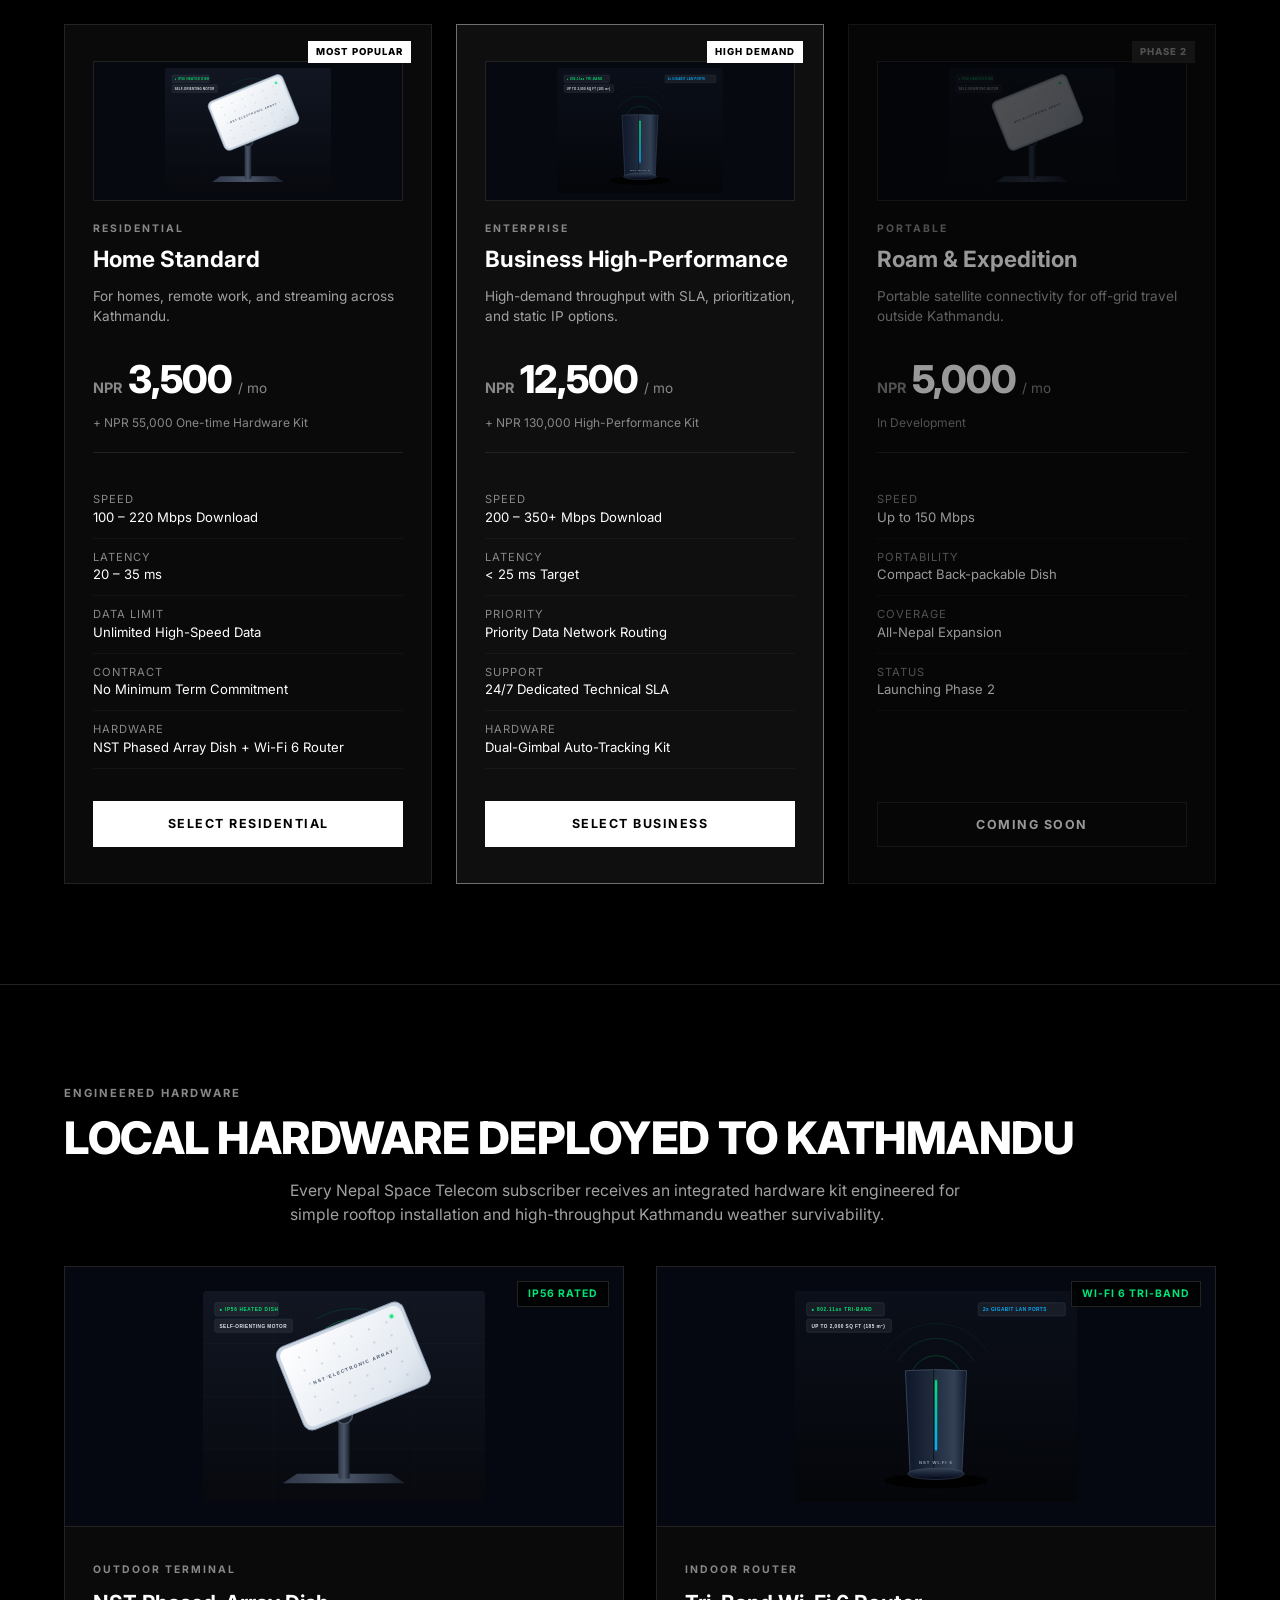
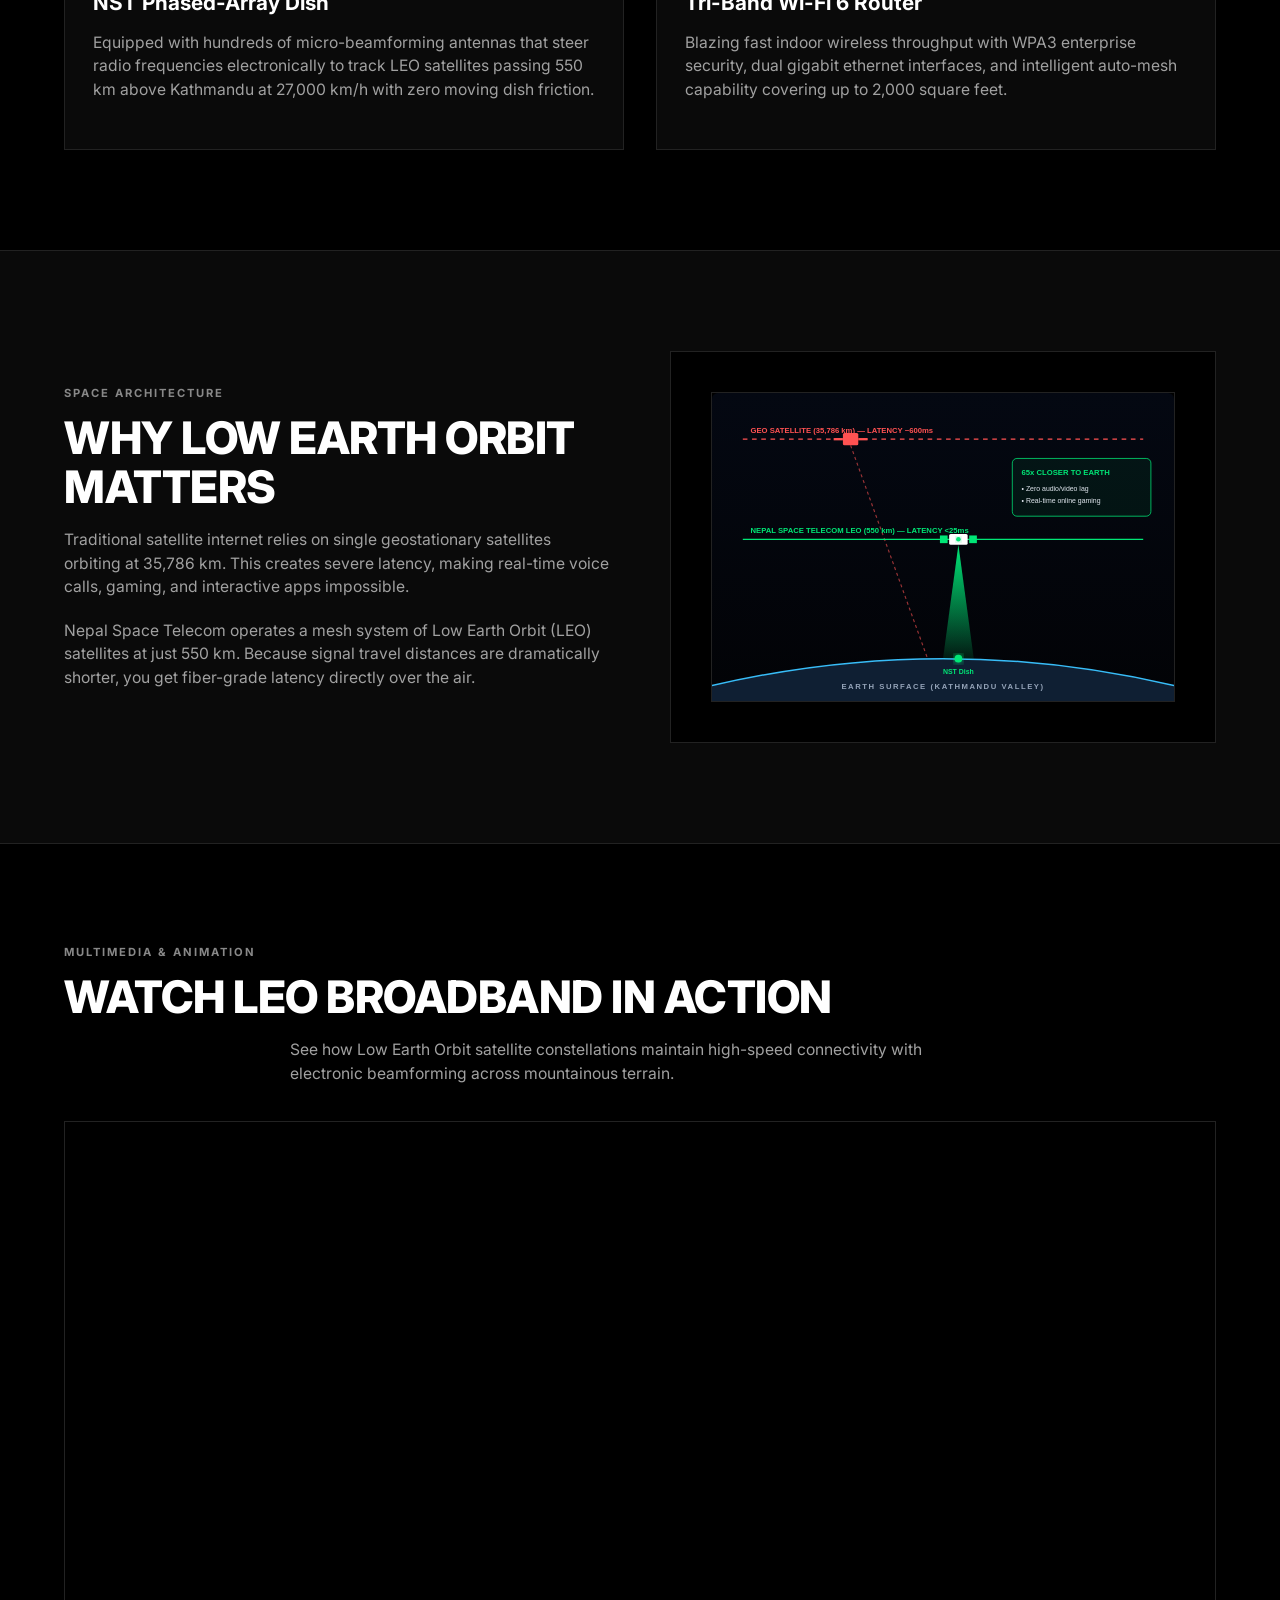
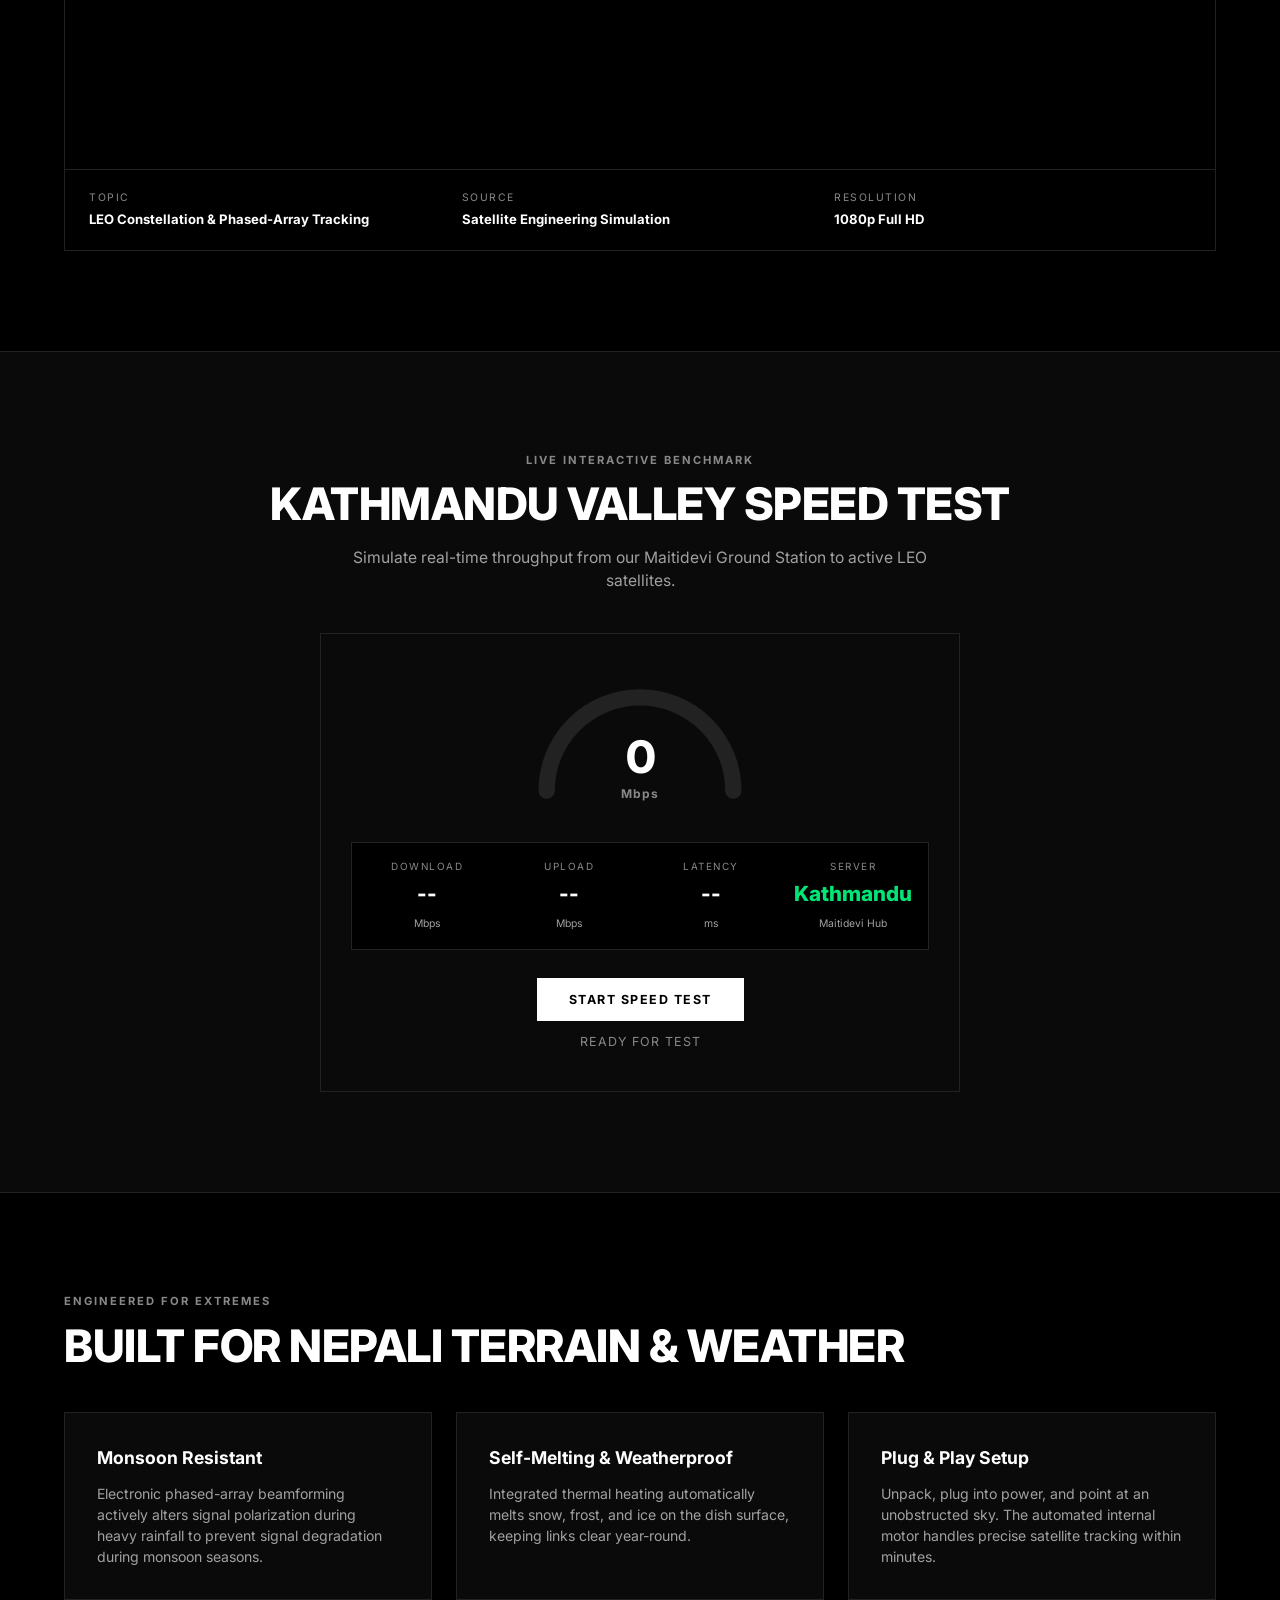
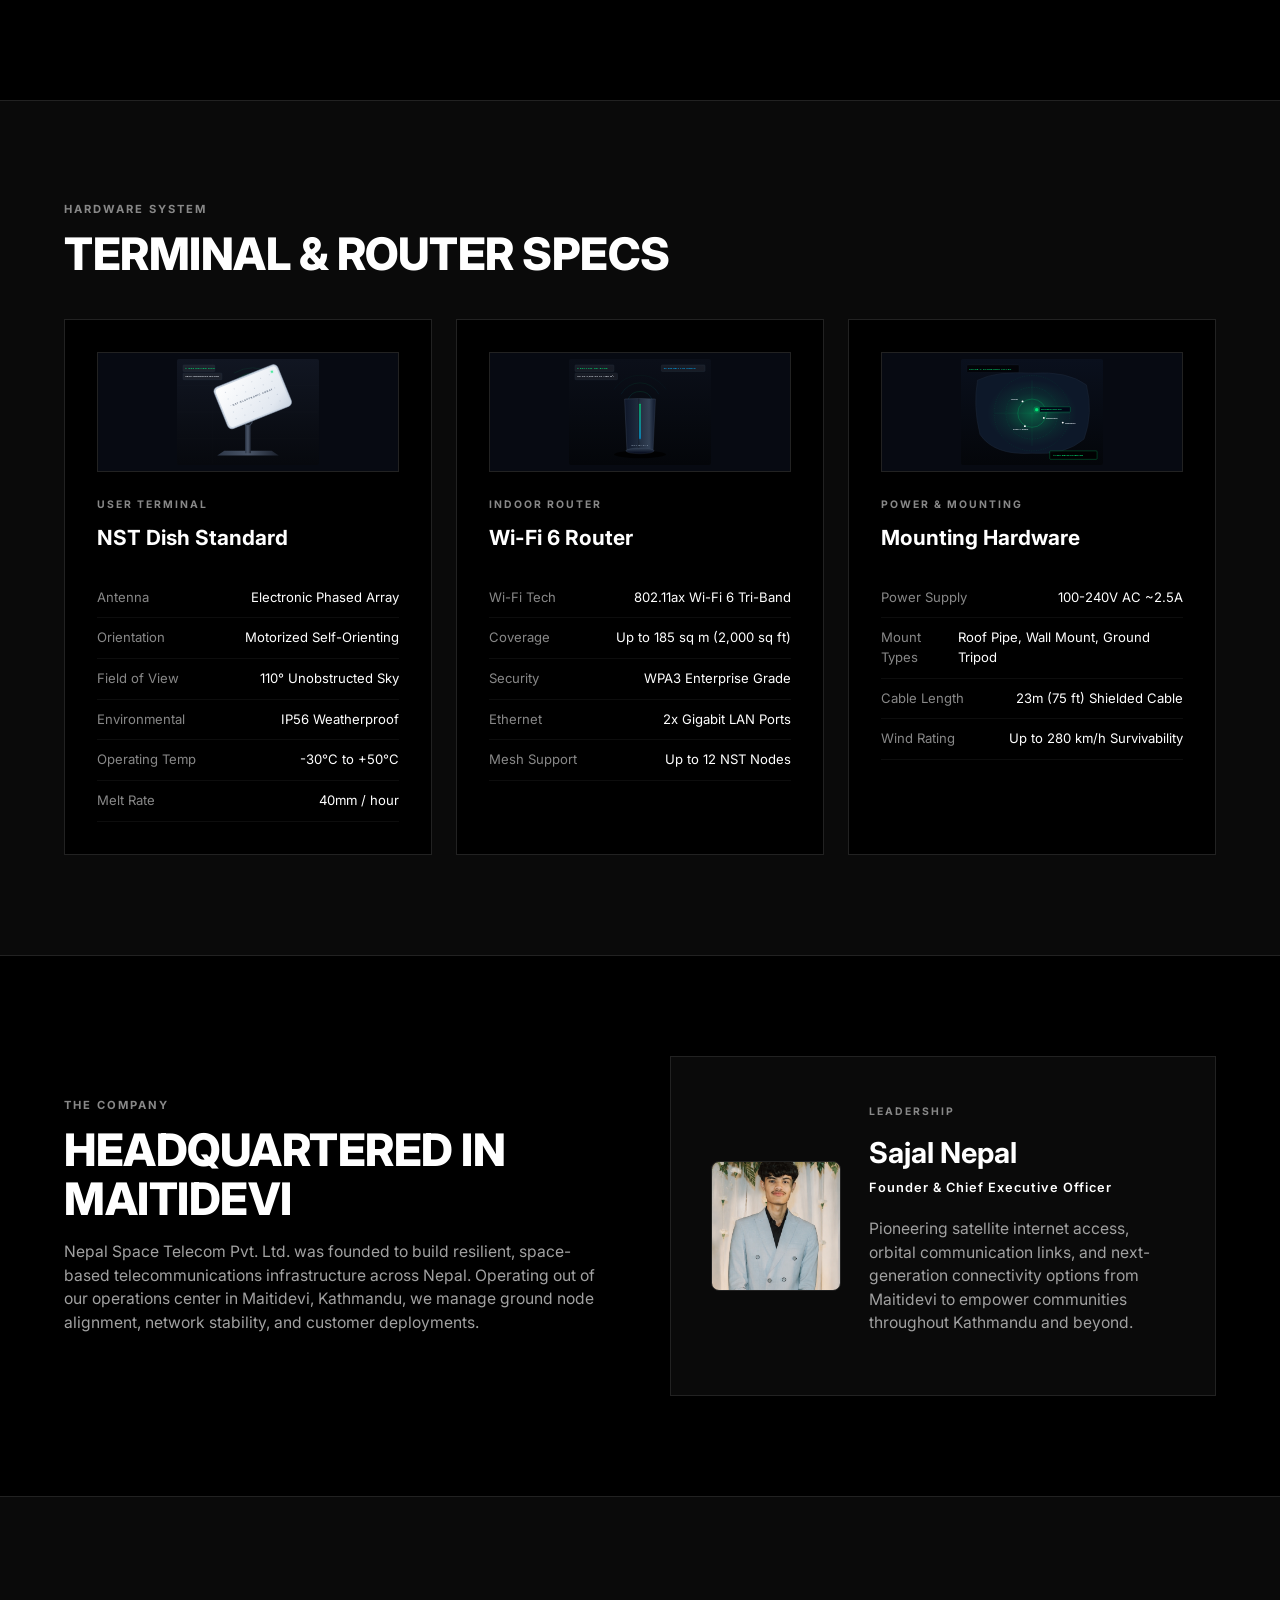
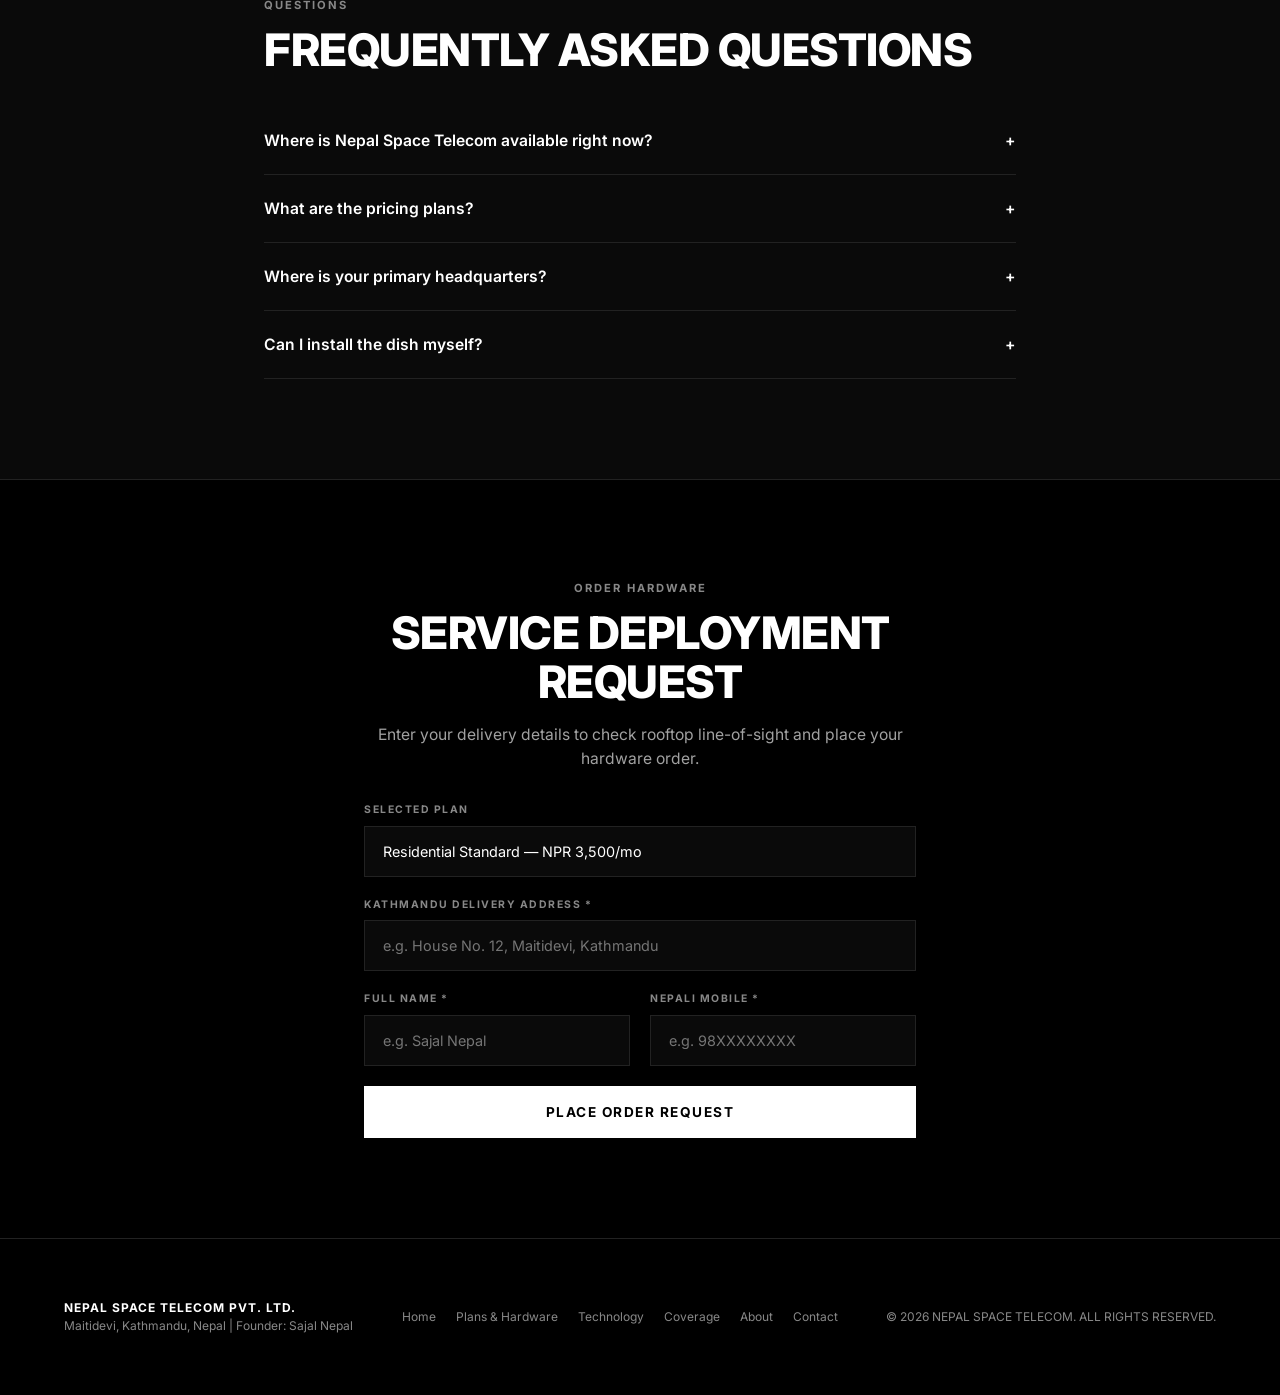
==== commit 0636be3e: "Added more media files and made it multipage website" ====
--- a/index.html
+++ b/index.html
@@ -7,6 +7,7 @@
     <link rel="preconnect" href="https://fonts.googleapis.com">
     <link rel="preconnect" href="https://fonts.gstatic.com" crossorigin>
     <link href="https://fonts.googleapis.com/css2?family=Inter:wght@300;400;500;600;700;800&display=swap" rel="stylesheet">
+    <link rel="icon" type="image/svg+xml" href="images/dish-terminal.svg">
     <link rel="stylesheet" href="style.css">
 </head>
 <body>
@@ -14,20 +15,21 @@
     <!-- Minimalist Nav Bar -->
     <nav class="nav" id="mainNav">
         <div class="nav-inner">
-            <a href="#" class="logo">
+            <a href="index.html" class="logo">
                 <svg width="22" height="22" viewBox="0 0 24 24" fill="none" stroke="currentColor" stroke-width="2">
                     <path d="M12 2L2 7l10 5 10-5-10-5zM2 17l10 5 10-5M2 12l10 5 10-5"/>
                 </svg>
                 <span>NEPAL SPACE TELECOM</span>
             </a>
             <div class="nav-links">
-                <a href="#plans">PLANS</a>
-                <a href="#technology">TECHNOLOGY</a>
-                <a href="#specs">SPECS</a>
-                <a href="#about">ABOUT</a>
-                <a href="#faq">FAQ</a>
-            </div>
-            <a href="#order" class="nav-cta">ORDER NOW</a>
+                <a href="index.html" class="active">HOME</a>
+                <a href="plans.html">PLANS &amp; HARDWARE</a>
+                <a href="technology.html">TECHNOLOGY</a>
+                <a href="coverage.html">COVERAGE</a>
+                <a href="about.html">ABOUT</a>
+                <a href="contact.html">CONTACT</a>
+            </div>
+            <a href="contact.html" class="nav-cta">ORDER NOW</a>
         </div>
     </nav>
 
@@ -49,6 +51,15 @@
                 <button type="button" class="btn btn-outline" id="openCoverageBtn">CHECK KATHMANDU COVERAGE</button>
             </div>
         </div>
+
+        <!-- Hero Panoramic Satellite Media Showcase -->
+        <div class="hero-media-container">
+            <img src="images/hero-satellite.svg" alt="Nepal Space Telecom LEO Satellite over Kathmandu Valley" class="hero-satellite-img">
+            <div class="hero-media-caption">
+                <span class="pulse-dot"></span>
+                <span>LIVE LINK: 550 KM LEO CONSTELLATION OVER MAITIDEVI TERMINAL</span>
+            </div>
+        </div>
     </section>
 
     <!-- Scroll-Triggered Animated Stats -->
@@ -86,6 +97,9 @@
                 <!-- Residential Plan -->
                 <div class="plan-card">
                     <div class="plan-badge">MOST POPULAR</div>
+                    <div class="plan-media">
+                        <img src="images/dish-terminal.svg" alt="NST Phased Array Dish Terminal Standard Kit" class="plan-img">
+                    </div>
                     <span class="plan-type">RESIDENTIAL</span>
                     <h3>Home Standard</h3>
                     <p class="plan-desc">For homes, remote work, and streaming across Kathmandu.</p>
@@ -109,11 +123,15 @@
                         <li><span>Hardware</span> NST Phased Array Dish + Wi-Fi 6 Router</li>
                     </ul>
 
-                    <a href="#order" class="btn btn-white btn-full select-plan-btn" data-plan="Residential Standard">SELECT RESIDENTIAL</a>
+                    <a href="contact.html?plan=Residential" class="btn btn-white btn-full select-plan-btn" data-plan="Residential Standard">SELECT RESIDENTIAL</a>
                 </div>
 
                 <!-- Business Plan -->
                 <div class="plan-card highlighted-card">
+                    <div class="plan-badge">HIGH DEMAND</div>
+                    <div class="plan-media">
+                        <img src="images/router-wifi6.svg" alt="NST Business High-Performance Kit with Wi-Fi 6" class="plan-img">
+                    </div>
                     <span class="plan-type">ENTERPRISE</span>
                     <h3>Business High-Performance</h3>
                     <p class="plan-desc">High-demand throughput with SLA, prioritization, and static IP options.</p>
@@ -137,12 +155,15 @@
                         <li><span>Hardware</span> Dual-Gimbal Auto-Tracking Kit</li>
                     </ul>
 
-                    <a href="#order" class="btn btn-white btn-full select-plan-btn" data-plan="Business High-Performance">SELECT BUSINESS</a>
+                    <a href="contact.html?plan=Business" class="btn btn-white btn-full select-plan-btn" data-plan="Business High-Performance">SELECT BUSINESS</a>
                 </div>
 
                 <!-- Mobile / Roam (Coming Soon) -->
                 <div class="plan-card disabled-card">
                     <div class="plan-badge coming-soon">PHASE 2</div>
+                    <div class="plan-media">
+                        <img src="images/dish-terminal.svg" alt="NST Roam & Expedition Compact Terminal" class="plan-img" style="opacity: 0.5;">
+                    </div>
                     <span class="plan-type">PORTABLE</span>
                     <h3>Roam & Expedition</h3>
                     <p class="plan-desc">Portable satellite connectivity for off-grid travel outside Kathmandu.</p>
@@ -171,6 +192,41 @@
         </div>
     </section>
 
+    <!-- Dedicated Hardware Spotlight Showcase -->
+    <section id="hardware" class="section border-top">
+        <div class="container">
+            <span class="sub-heading">ENGINEERED HARDWARE</span>
+            <h2>LOCAL HARDWARE DEPLOYED TO KATHMANDU</h2>
+            <p class="body-text max-w-700">Every Nepal Space Telecom subscriber receives an integrated hardware kit engineered for simple rooftop installation and high-throughput Kathmandu weather survivability.</p>
+
+            <div class="hardware-grid">
+                <div class="hardware-item">
+                    <div class="hardware-img-container">
+                        <img src="images/dish-terminal.svg" alt="NST Phased Array Dish Antenna" class="hardware-img">
+                        <div class="hardware-tag">IP56 RATED</div>
+                    </div>
+                    <div class="hardware-info">
+                        <span class="spec-category">OUTDOOR TERMINAL</span>
+                        <h3>NST Phased-Array Dish</h3>
+                        <p class="body-text">Equipped with hundreds of micro-beamforming antennas that steer radio frequencies electronically to track LEO satellites passing 550 km above Kathmandu at 27,000 km/h with zero moving dish friction.</p>
+                    </div>
+                </div>
+
+                <div class="hardware-item">
+                    <div class="hardware-img-container">
+                        <img src="images/router-wifi6.svg" alt="NST Tri-Band Wi-Fi 6 Indoor Router" class="hardware-img">
+                        <div class="hardware-tag">WI-FI 6 TRI-BAND</div>
+                    </div>
+                    <div class="hardware-info">
+                        <span class="spec-category">INDOOR ROUTER</span>
+                        <h3>Tri-Band Wi-Fi 6 Router</h3>
+                        <p class="body-text">Blazing fast indoor wireless throughput with WPA3 enterprise security, dual gigabit ethernet interfaces, and intelligent auto-mesh capability covering up to 2,000 square feet.</p>
+                    </div>
+                </div>
+            </div>
+        </div>
+    </section>
+
     <!-- Deep Dive Technology Overview -->
     <section id="technology" class="section border-top bg-darker">
         <div class="container">
@@ -182,13 +238,92 @@
                     <p class="body-text">Nepal Space Telecom operates a mesh system of Low Earth Orbit (LEO) satellites at just 550 km. Because signal travel distances are dramatically shorter, you get fiber-grade latency directly over the air.</p>
                 </div>
                 <div class="tech-graphic-box">
-                    <div class="orbit-diagram">
-                        <div class="orbit-line geo"><span class="orbit-tag">GEOSTATIONARY (35,786 km) — 600ms Latency</span></div>
-                        <div class="orbit-line leo"><span class="orbit-tag active">NEPAL SPACE TELECOM GRID (550 km) — 20ms Latency</span></div>
-                        <div class="earth-surface">
-                            <span>Maitidevi Ground Relay Terminal | Kathmandu Ground Link</span>
-                        </div>
-                    </div>
+                    <img src="images/technology-orbit.svg" alt="Low Earth Orbit vs Geostationary Architecture Diagram" class="tech-orbit-img">
+                </div>
+            </div>
+        </div>
+    </section>
+
+    <!-- Multimedia & Video Showcase Section -->
+    <section id="multimedia" class="section border-top">
+        <div class="container">
+            <span class="sub-heading">MULTIMEDIA &amp; ANIMATION</span>
+            <h2>WATCH LEO BROADBAND IN ACTION</h2>
+            <p class="body-text max-w-700">See how Low Earth Orbit satellite constellations maintain high-speed connectivity with electronic beamforming across mountainous terrain.</p>
+
+            <div class="video-container-card">
+                <div class="video-responsive-wrapper">
+                    <iframe 
+                        src="https://www.youtube-nocookie.com/embed/giQ8xEWjnBs?rel=0&modestbranding=1" 
+                        title="How LEO Satellite Internet Works - Animation &amp; Technology" 
+                        allow="accelerometer; autoplay; clipboard-write; encrypted-media; gyroscope; picture-in-picture" 
+                        allowfullscreen 
+                        loading="lazy">
+                    </iframe>
+                </div>
+                <div class="video-meta-bar">
+                    <div class="video-meta-item">
+                        <span class="meta-label">TOPIC</span>
+                        <strong>LEO Constellation &amp; Phased-Array Tracking</strong>
+                    </div>
+                    <div class="video-meta-item">
+                        <span class="meta-label">SOURCE</span>
+                        <strong>Satellite Engineering Simulation</strong>
+                    </div>
+                    <div class="video-meta-item">
+                        <span class="meta-label">RESOLUTION</span>
+                        <strong>1080p Full HD</strong>
+                    </div>
+                </div>
+            </div>
+        </div>
+    </section>
+
+    <!-- Interactive Broadband Speed Test Section -->
+    <section id="speedtest" class="section border-top bg-darker">
+        <div class="container text-center">
+            <span class="sub-heading">LIVE INTERACTIVE BENCHMARK</span>
+            <h2>KATHMANDU VALLEY SPEED TEST</h2>
+            <p class="body-text max-w-600">Simulate real-time throughput from our Maitidevi Ground Station to active LEO satellites.</p>
+
+            <div class="speedtest-box">
+                <div class="gauge-wrapper">
+                    <svg class="speed-gauge" viewBox="0 0 200 120">
+                        <path d="M 20 100 A 80 80 0 0 1 180 100" fill="none" stroke="#222222" stroke-width="14" stroke-linecap="round"/>
+                        <path id="gaugeProgress" d="M 20 100 A 80 80 0 0 1 180 100" fill="none" stroke="#00e676" stroke-width="14" stroke-dasharray="251.2" stroke-dashoffset="251.2" stroke-linecap="round"/>
+                    </svg>
+                    <div class="gauge-readout">
+                        <span id="speedValue" class="gauge-number">0</span>
+                        <span class="gauge-unit">Mbps</span>
+                    </div>
+                </div>
+
+                <div class="speedtest-results">
+                    <div class="res-card">
+                        <span class="res-label">DOWNLOAD</span>
+                        <strong id="downResult">--</strong>
+                        <small>Mbps</small>
+                    </div>
+                    <div class="res-card">
+                        <span class="res-label">UPLOAD</span>
+                        <strong id="upResult">--</strong>
+                        <small>Mbps</small>
+                    </div>
+                    <div class="res-card">
+                        <span class="res-label">LATENCY</span>
+                        <strong id="pingResult">--</strong>
+                        <small>ms</small>
+                    </div>
+                    <div class="res-card">
+                        <span class="res-label">SERVER</span>
+                        <strong class="highlight-green">Kathmandu</strong>
+                        <small>Maitidevi Hub</small>
+                    </div>
+                </div>
+
+                <div class="speedtest-actions">
+                    <button type="button" class="btn btn-white" id="startSpeedTestBtn">START SPEED TEST</button>
+                    <span id="testStatusText" class="test-status">Ready for test</span>
                 </div>
             </div>
         </div>
@@ -223,6 +358,9 @@
             <h2>TERMINAL & ROUTER SPECS</h2>
             <div class="specs-grid">
                 <div class="spec-card">
+                    <div class="spec-img-box">
+                        <img src="images/dish-terminal.svg" alt="NST Standard Dish Terminal Graphic" class="spec-img">
+                    </div>
                     <span class="spec-category">USER TERMINAL</span>
                     <h3>NST Dish Standard</h3>
                     <ul class="spec-list">
@@ -235,6 +373,9 @@
                     </ul>
                 </div>
                 <div class="spec-card">
+                    <div class="spec-img-box">
+                        <img src="images/router-wifi6.svg" alt="NST Indoor Wi-Fi 6 Router Graphic" class="spec-img">
+                    </div>
                     <span class="spec-category">INDOOR ROUTER</span>
                     <h3>Wi-Fi 6 Router</h3>
                     <ul class="spec-list">
@@ -246,6 +387,9 @@
                     </ul>
                 </div>
                 <div class="spec-card">
+                    <div class="spec-img-box mounting-box">
+                        <img src="images/coverage-kathmandu.svg" alt="NST Mounting and Coverage Grid" class="spec-img">
+                    </div>
                     <span class="spec-category">POWER & MOUNTING</span>
                     <h3>Mounting Hardware</h3>
                     <ul class="spec-list">
@@ -269,10 +413,15 @@
                     <p class="body-text">Nepal Space Telecom Pvt. Ltd. was founded to build resilient, space-based telecommunications infrastructure across Nepal. Operating out of our operations center in Maitidevi, Kathmandu, we manage ground node alignment, network stability, and customer deployments.</p>
                 </div>
                 <div class="founder-card">
-                    <span class="spec-category">LEADERSHIP</span>
-                    <h3>Sajal Nepal</h3>
-                    <p class="founder-title">Founder & Chief Executive Officer</p>
-                    <p class="body-text">Pioneering satellite internet access, orbital communication links, and next-generation connectivity options from Maitidevi to empower communities throughout Kathmandu and beyond.</p>
+                    <div class="founder-flex">
+                        <img src="images/founder-sajal.png" alt="Founder Sajal Nepal Profile" class="founder-avatar-img">
+                        <div class="founder-details">
+                            <span class="spec-category">LEADERSHIP</span>
+                            <h3>Sajal Nepal</h3>
+                            <p class="founder-title">Founder & Chief Executive Officer</p>
+                            <p class="body-text">Pioneering satellite internet access, orbital communication links, and next-generation connectivity options from Maitidevi to empower communities throughout Kathmandu and beyond.</p>
+                        </div>
+                    </div>
                 </div>
             </div>
         </div>
@@ -368,11 +517,12 @@
                 <p>Maitidevi, Kathmandu, Nepal | Founder: Sajal Nepal</p>
             </div>
             <div class="footer-links">
-                <a href="#plans">Plans</a>
-                <a href="#technology">Technology</a>
-                <a href="#specs">Specs</a>
-                <a href="#about">About</a>
-                <a href="#faq">FAQ</a>
+                <a href="index.html">Home</a>
+                <a href="plans.html">Plans &amp; Hardware</a>
+                <a href="technology.html">Technology</a>
+                <a href="coverage.html">Coverage</a>
+                <a href="about.html">About</a>
+                <a href="contact.html">Contact</a>
             </div>
             <div class="footer-copy">
                 &copy; 2026 NEPAL SPACE TELECOM. ALL RIGHTS RESERVED.
@@ -387,11 +537,8 @@
             <span class="sub-heading">COVERAGE STATUS</span>
             <h3>NETWORK AVAILABILITY</h3>
             
-            <div class="coverage-radar-container">
-                <div class="radar-circle circle-1"></div>
-                <div class="radar-circle circle-2"></div>
-                <div class="radar-sweep"></div>
-                <div class="radar-pin"></div>
+            <div class="modal-map-preview">
+                <img src="images/coverage-kathmandu.svg" alt="Kathmandu Valley Satellite Coverage Map" class="modal-coverage-img">
             </div>
 
             <div class="coverage-badge-box">
@@ -400,10 +547,10 @@
             </div>
 
             <p class="body-text modal-desc">
-                Active service is exclusively online for <strong>Kathmandu Valley</strong>. Outer district satellite relays are currently undergoing testing for Phase 2 rollout.
+                Active service is exclusively online for <strong>Kathmandu Valley</strong> (Maitidevi, Lalitpur, Bhaktapur, and Thamel). Outer district satellite relays are currently undergoing testing for Phase 2 rollout.
             </p>
 
-            <a href="#order" class="btn btn-white btn-full" id="modalQuoteBtn">ORDER FOR KATHMANDU</a>
+            <a href="contact.html" class="btn btn-white btn-full" id="modalQuoteBtn">ORDER FOR KATHMANDU</a>
         </div>
     </div>
 
--- a/style.css
+++ b/style.css
@@ -71,9 +71,13 @@
     font-size: 0.72rem;
     letter-spacing: 1.5px;
     font-weight: 600;
-    transition: color 0.2s;
-}
-.nav-links a:hover { color: var(--text-main); }
+    transition: all 0.2s;
+    padding-bottom: 4px;
+}
+.nav-links a:hover, .nav-links a.active {
+    color: var(--text-main);
+    border-bottom: 2px solid var(--text-main);
+}
 .nav-cta {
     background: transparent;
     color: var(--text-main);
@@ -86,6 +90,111 @@
     transition: all 0.2s;
 }
 .nav-cta:hover { background: var(--text-main); color: var(--black); }
+
+/* Multi-Page Header */
+.page-header {
+    padding: 140px 24px 60px;
+    text-align: center;
+    background: radial-gradient(circle at 50% 20%, #1c2230 0%, #000000 75%);
+    border-bottom: 1px solid var(--border-color);
+}
+.page-header h1 {
+    font-size: clamp(2.2rem, 5vw, 3.4rem);
+    margin-bottom: 14px;
+}
+.page-header p {
+    color: var(--text-dim);
+    font-size: 1.05rem;
+    max-width: 680px;
+    margin: 0 auto;
+}
+
+/* Comparison Table */
+.comparison-table-wrapper {
+    margin-top: 50px;
+    overflow-x: auto;
+    border: 1px solid var(--border-color);
+    background: var(--dark-1);
+}
+.comparison-table {
+    width: 100%;
+    border-collapse: collapse;
+    font-size: 0.88rem;
+    text-align: left;
+}
+.comparison-table th, .comparison-table td {
+    padding: 18px 24px;
+    border-bottom: 1px solid var(--border-color);
+}
+.comparison-table th {
+    background: #080c14;
+    font-size: 0.75rem;
+    letter-spacing: 1.5px;
+    text-transform: uppercase;
+    color: var(--text-muted);
+}
+.comparison-table td:first-child {
+    font-weight: 600;
+    color: var(--text-main);
+}
+.comparison-table tr:hover {
+    background: rgba(255, 255, 255, 0.02);
+}
+
+/* Contact Cards Grid */
+.contact-info-grid {
+    display: grid;
+    grid-template-columns: repeat(3, 1fr);
+    gap: 24px;
+    margin-bottom: 48px;
+}
+.contact-info-card {
+    background: var(--dark-1);
+    border: 1px solid var(--border-color);
+    padding: 30px;
+    text-align: center;
+}
+.contact-info-card svg {
+    margin-bottom: 14px;
+    stroke: var(--success);
+}
+.contact-info-card h4 {
+    font-size: 1.05rem;
+    margin-bottom: 8px;
+}
+.contact-info-card p {
+    color: var(--text-dim);
+    font-size: 0.85rem;
+}
+
+/* Coverage Interactive Checker */
+.coverage-check-box {
+    background: var(--dark-1);
+    border: 1px solid var(--border-color);
+    padding: 36px;
+    max-width: 700px;
+    margin: 40px auto 0;
+    text-align: center;
+}
+.coverage-select {
+    width: 100%;
+    max-width: 400px;
+    padding: 14px 18px;
+    background: #000;
+    border: 1px solid var(--border-color);
+    color: #fff;
+    font-size: 0.9rem;
+    margin-bottom: 20px;
+    outline: none;
+}
+.coverage-result-card {
+    display: none;
+    margin-top: 24px;
+    padding: 24px;
+    background: rgba(0, 230, 118, 0.05);
+    border: 1px solid var(--success);
+    text-align: left;
+}
 
 /* Typography */
 .sub-heading {
@@ -542,13 +651,329 @@
     color: var(--success);
 }
 .modal-desc { font-size: 0.9rem; margin-bottom: 28px; }
-
+.modal-map-preview {
+    margin: 16px 0 20px;
+    border: 1px solid var(--border-color);
+    background: #000;
+    overflow: hidden;
+}
+.modal-coverage-img {
+    width: 100%;
+    height: auto;
+    display: block;
+}
+
+/* ===================================================
+   NEW: Media, Hardware & Multimedia Showcase Styles
+   =================================================== */
+
+/* Hero Media Showcase */
+.hero-media-container {
+    width: 100%;
+    max-width: 900px;
+    margin-top: 48px;
+    border: 1px solid var(--border-color);
+    background: #020308;
+    overflow: hidden;
+    position: relative;
+    box-shadow: 0 20px 50px rgba(0, 0, 0, 0.8);
+}
+.hero-satellite-img {
+    width: 100%;
+    height: auto;
+    display: block;
+    transition: transform 0.6s ease;
+}
+.hero-media-container:hover .hero-satellite-img {
+    transform: scale(1.02);
+}
+.hero-media-caption {
+    display: flex;
+    align-items: center;
+    justify-content: center;
+    gap: 10px;
+    padding: 12px 18px;
+    background: rgba(10, 10, 10, 0.85);
+    border-top: 1px solid var(--border-color);
+    font-size: 0.7rem;
+    letter-spacing: 1.5px;
+    color: var(--text-dim);
+}
+.pulse-dot {
+    width: 8px;
+    height: 8px;
+    background: var(--success);
+    border-radius: 50%;
+    box-shadow: 0 0 10px var(--success);
+    animation: pulse 1.5s infinite;
+}
+@keyframes pulse {
+    0% { transform: scale(0.9); opacity: 0.7; }
+    50% { transform: scale(1.3); opacity: 1; }
+    100% { transform: scale(0.9); opacity: 0.7; }
+}
+
+/* Plan Card Media Previews */
+.plan-media {
+    width: 100%;
+    height: 140px;
+    margin-bottom: 20px;
+    background: #060910;
+    border: 1px solid var(--border-color);
+    display: flex;
+    align-items: center;
+    justify-content: center;
+    overflow: hidden;
+}
+.plan-img {
+    max-width: 90%;
+    max-height: 90%;
+    object-fit: contain;
+    transition: transform 0.3s ease;
+}
+.plan-card:hover .plan-img {
+    transform: scale(1.05);
+}
+
+/* Dedicated Hardware Showcase */
+.hardware-grid {
+    display: grid;
+    grid-template-columns: 1fr 1fr;
+    gap: 32px;
+    margin-top: 40px;
+}
+.hardware-item {
+    background: var(--dark-1);
+    border: 1px solid var(--border-color);
+    overflow: hidden;
+    display: flex;
+    flex-direction: column;
+}
+.hardware-img-container {
+    position: relative;
+    background: #050811;
+    border-bottom: 1px solid var(--border-color);
+    padding: 24px;
+    display: flex;
+    align-items: center;
+    justify-content: center;
+    height: 260px;
+}
+.hardware-img {
+    max-width: 100%;
+    max-height: 100%;
+    object-fit: contain;
+    transition: transform 0.4s ease;
+}
+.hardware-item:hover .hardware-img {
+    transform: scale(1.04);
+}
+.hardware-tag {
+    position: absolute;
+    top: 14px;
+    right: 14px;
+    background: rgba(0, 0, 0, 0.75);
+    border: 1px solid var(--border-color);
+    color: var(--success);
+    font-size: 0.65rem;
+    font-weight: 700;
+    letter-spacing: 1px;
+    padding: 4px 10px;
+}
+.hardware-info {
+    padding: 28px;
+}
+.hardware-info h3 {
+    font-size: 1.3rem;
+    margin: 8px 0 12px;
+}
+
+/* Tech Orbit Graphic */
+.tech-orbit-img {
+    width: 100%;
+    height: auto;
+    display: block;
+    border: 1px solid var(--border-color);
+}
+
+/* Specs Images */
+.spec-img-box {
+    width: 100%;
+    height: 120px;
+    background: #070a12;
+    border: 1px solid var(--border-color);
+    margin-bottom: 18px;
+    display: flex;
+    align-items: center;
+    justify-content: center;
+    overflow: hidden;
+}
+.spec-img {
+    max-width: 90%;
+    max-height: 90%;
+    object-fit: contain;
+    transition: transform 0.3s ease;
+}
+.spec-card:hover .spec-img {
+    transform: scale(1.06);
+}
+
+/* Founder Portrait */
+.founder-flex {
+    display: flex;
+    gap: 28px;
+    align-items: center;
+}
+.founder-avatar-img {
+    width: 130px;
+    height: 130px;
+    border-radius: 8px;
+    border: 1px solid var(--border-color);
+    flex-shrink: 0;
+    background: #0d1320;
+    object-fit: cover;
+}
+.founder-details {
+    flex: 1;
+}
+
+/* Video Showcase (Responsive 16:9) */
+.video-container-card {
+    margin-top: 36px;
+    background: var(--dark-1);
+    border: 1px solid var(--border-color);
+    overflow: hidden;
+}
+.video-responsive-wrapper {
+    position: relative;
+    width: 100%;
+    padding-bottom: 56.25%; /* 16:9 Aspect Ratio */
+    height: 0;
+    background: #000;
+}
+.video-responsive-wrapper iframe {
+    position: absolute;
+    top: 0;
+    left: 0;
+    width: 100%;
+    height: 100%;
+    border: 0;
+}
+.video-meta-bar {
+    display: grid;
+    grid-template-columns: repeat(3, 1fr);
+    padding: 20px 24px;
+    background: var(--black);
+    border-top: 1px solid var(--border-color);
+    gap: 16px;
+}
+.video-meta-item {
+    font-size: 0.82rem;
+}
+.meta-label {
+    display: block;
+    font-size: 0.65rem;
+    letter-spacing: 1.5px;
+    color: var(--text-muted);
+    margin-bottom: 4px;
+}
+
+/* Interactive Speed Test Widget */
+.speedtest-box {
+    max-width: 640px;
+    margin: 40px auto 0;
+    background: var(--dark-1);
+    border: 1px solid var(--border-color);
+    padding: 40px 30px;
+}
+.gauge-wrapper {
+    position: relative;
+    width: 240px;
+    height: 140px;
+    margin: 0 auto 20px;
+}
+.speed-gauge {
+    width: 100%;
+    height: 100%;
+    transform: rotate(0deg);
+}
+#gaugeProgress {
+    transition: stroke-dashoffset 0.1s linear;
+}
+.gauge-readout {
+    position: absolute;
+    bottom: 10px;
+    left: 50%;
+    transform: translateX(-50%);
+    text-align: center;
+}
+.gauge-number {
+    font-size: 2.8rem;
+    font-weight: 800;
+    line-height: 1;
+    display: block;
+    letter-spacing: -1px;
+}
+.gauge-unit {
+    font-size: 0.75rem;
+    color: var(--text-muted);
+    letter-spacing: 1px;
+    font-weight: 700;
+}
+.speedtest-results {
+    display: grid;
+    grid-template-columns: repeat(4, 1fr);
+    gap: 12px;
+    margin: 28px 0;
+    background: var(--black);
+    border: 1px solid var(--border-color);
+    padding: 16px 10px;
+}
+.res-card {
+    text-align: center;
+}
+.res-label {
+    display: block;
+    font-size: 0.62rem;
+    letter-spacing: 1.5px;
+    color: var(--text-muted);
+    margin-bottom: 4px;
+}
+.res-card strong {
+    font-size: 1.3rem;
+    font-weight: 800;
+    display: block;
+}
+.res-card small {
+    font-size: 0.65rem;
+    color: var(--text-dim);
+}
+.highlight-green {
+    color: var(--success);
+}
+.speedtest-actions {
+    display: flex;
+    flex-direction: column;
+    align-items: center;
+    gap: 12px;
+}
+.test-status {
+    font-size: 0.78rem;
+    color: var(--text-muted);
+    letter-spacing: 1px;
+    text-transform: uppercase;
+}
+
+/* Responsive Media Queries */
 @media (max-width: 960px) {
-    .plans-grid, .specs-grid, .feature-grid, .grid-2 { grid-template-columns: 1fr; }
+    .plans-grid, .specs-grid, .feature-grid, .grid-2, .hardware-grid, .contact-info-grid { grid-template-columns: 1fr; }
     .stat-bar { grid-template-columns: 1fr 1fr; }
     .hero-form { flex-direction: column; background: none; border: none; padding: 0; }
     .hero-form input { background: var(--dark-1); border: 1px solid var(--border-color); }
     .nav-links { display: none; }
     .field-row { grid-template-columns: 1fr; }
     .footer-inner { flex-direction: column; gap: 20px; text-align: center; }
+    .video-meta-bar { grid-template-columns: 1fr; }
+    .speedtest-results { grid-template-columns: 1fr 1fr; gap: 16px; }
+    .founder-flex { flex-direction: column; text-align: center; }
 }
